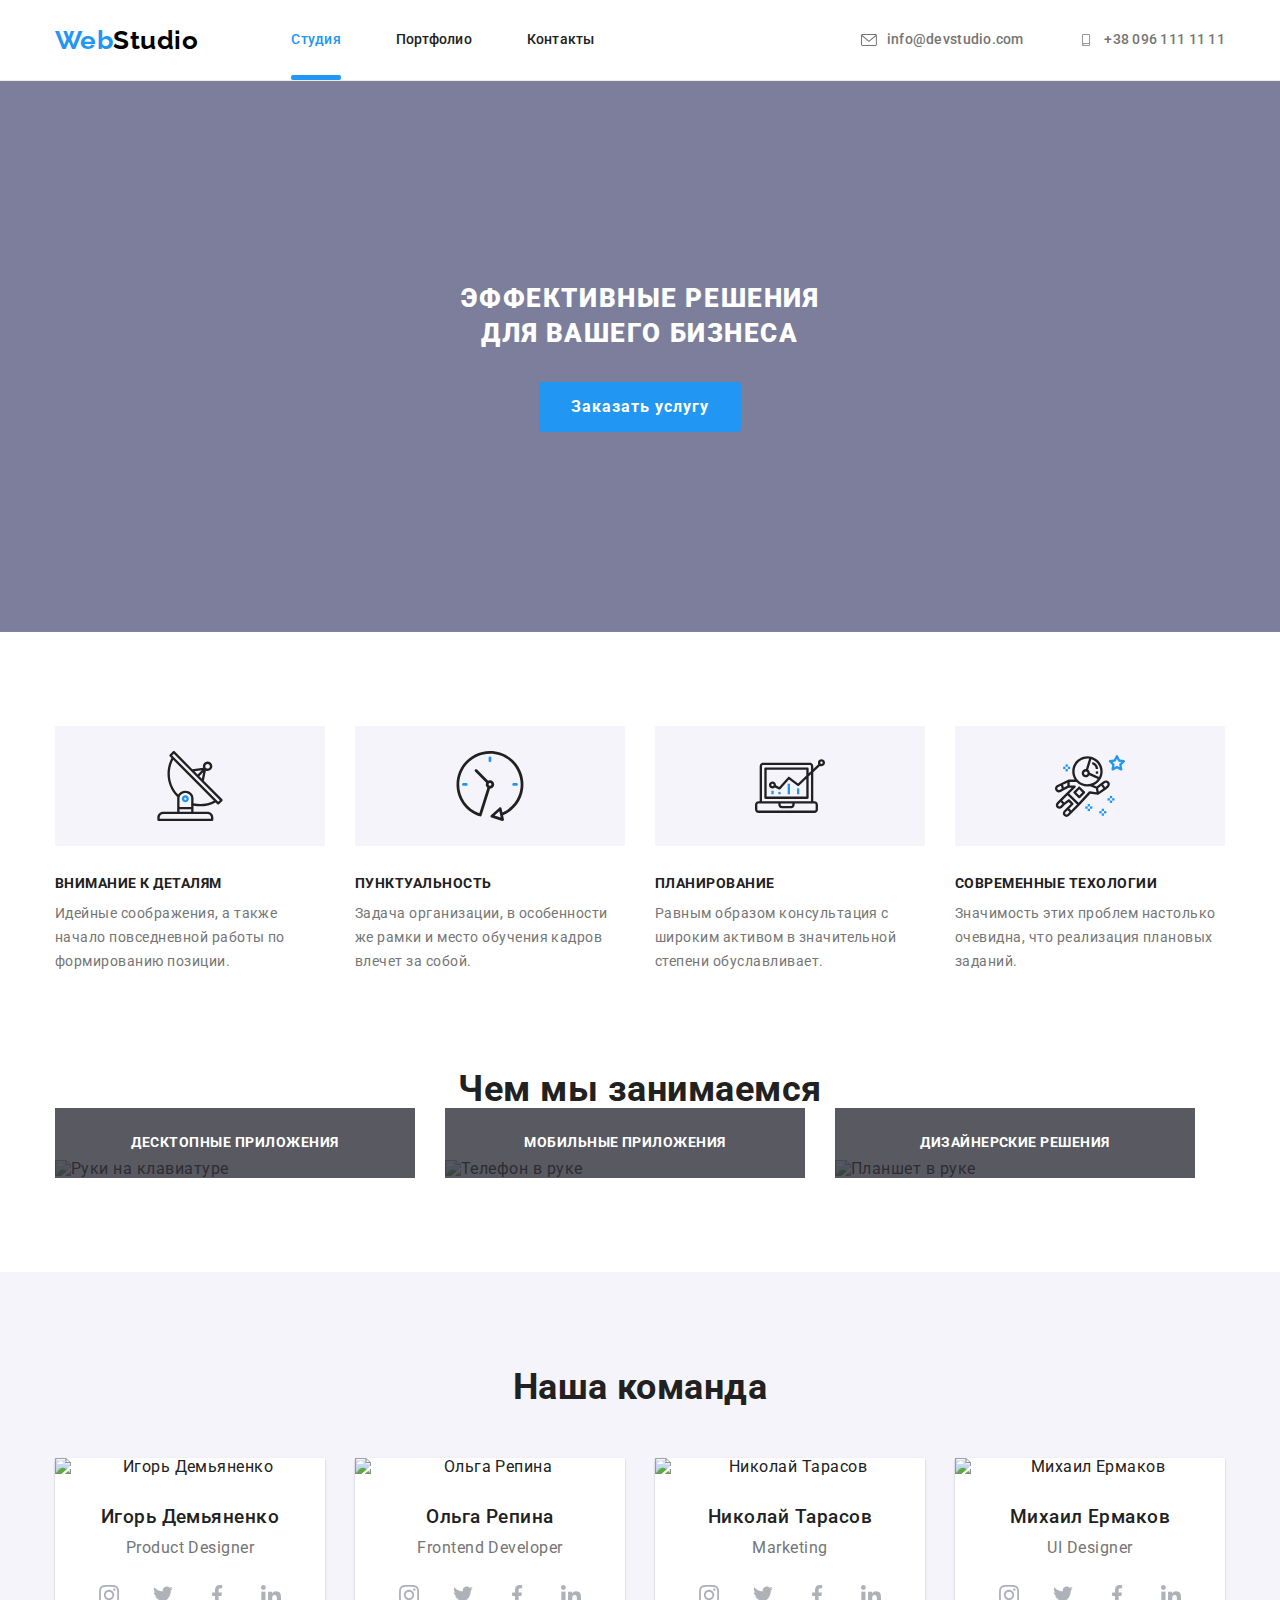
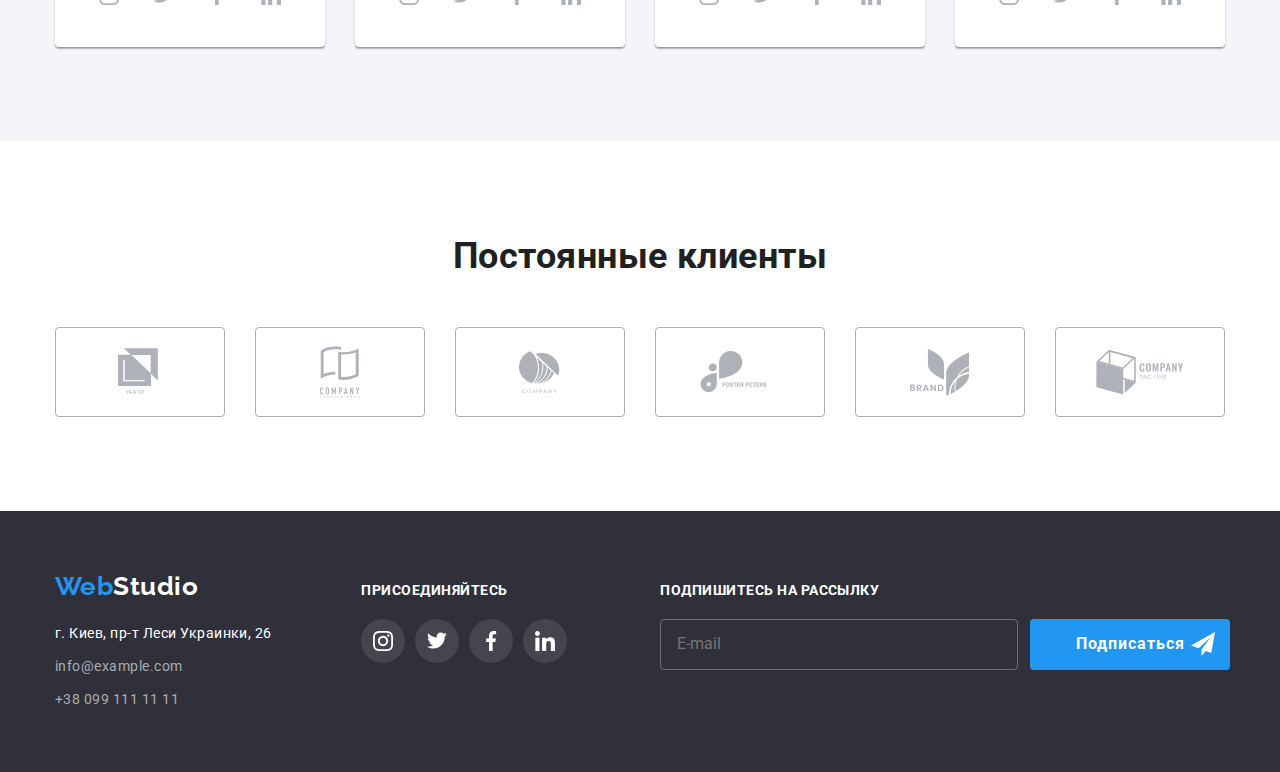
==== index.html @ 348868d8 "Add files via upload" ====
<!DOCTYPE html>
<html lang="en">

<head>
    <meta charset="UTF-8">
    <meta http-equiv="X-UA-Compatible" content="IE=edge">
    <meta name="viewport" content="width=device-width, initial-scale=1.0">
    <title>Document</title>
    <link rel="preconnect" href="https://fonts.gstatic.com">
    <link href="https://fonts.googleapis.com/css2?family=Raleway:wght@700&family=Roboto:wght@400;500;700;900&display=swap"
    rel="stylesheet">
    <link rel="stylesheet" href="./sass/vendors/_modern-normalize.scss" />
    <link rel="stylesheet" href="./css/main.min.css">
</head>

<body>
    <!-- Хедер -->
    <header class="header">
        <div class="container header__container">
        <nav class="header__navigator">
            <a href="./index.html" class="logo header__logo">Web<span class="header__logo--color">Studio</span></a>
           
            <ul class="list menu--link">
                <li class="menu__item"><a href="./index.html" class="link menu__link menu__link--active">Студия</a></li>
                <li class="menu__item"><a href="./portfolio.html" class="link menu__link">Портфолио</a></li>
                <li class="menu__item"><a href="" class="link menu__link">Контакты</a></li>
            </ul>
        </nav>
        
        <ul class="contacts--link list">
            <li class="contacts__item"> 
                <a href="mailto:info@devstudio.com" class="contacts__link">
                
                <svg class="contacts__icon">
                    <use href="./images/sprite.svg#icon-envelope"></use>
                </svg> 
                info@devstudio.com</a>
           
            </li>
            <li class="contacts__item">
                <a href="tel:+380961111111" class="contacts__link">
                    
                    <svg class="contacts__icon">
                        <use href="./images/sprite.svg#icon-smartphone"></use>
                    </svg>
                    +38 096 111 11 11</a>
            </li>
        </ul>
        </div>
               
        <button class="mobile-menu-btn is-open"  aria-expanded="fasle" aria-controls="mobile-container" data-menu-button >
                    <svg class="mobile-menu-icon" width="39px" height="39px" aria-label="Кнопка меню">
                        <use class="icon-menu" href="./images/symbol-defs2.svg#icon-menu_mob"></use>
                        <use class="icon-close" href="./images/symbol-defs2.svg#icon-close_mob"></use>
                    </svg>
                </button>
    </header>
<div class="mobile-overlay">
<div class="mobile-menu" data-menu>
            <ul class="list menu">
                <li class="menu__item"><a href="./index.html" class="link menu__link menu__link--active">Студия</a></li>
                <li class="menu__item"><a href="./portfolio.html" class="link menu__link">Портфолио</a></li>
                <li class="menu__item"><a href="" class="link menu__link">Контакты</a></li>
            </ul>

        <ul class="contacts list">
            <li class="contacts__item">
                <a href="mailto:info@devstudio.com" class="contacts__link">
        
                    <svg class="contacts__icon">
                        <use href="./images/sprite.svg#icon-envelope"></use>
                    </svg>
                    info@devstudio.com</a>
        
            </li>
            <li class="contacts__item">
                <a href="tel:+380961111111" class="contacts__link--tel">
        
                    <svg class="contacts__icon">
                        <use href="./images/sprite.svg#icon-smartphone"></use>
                    </svg>
                    +38 096 111 11 11</a>
            </li>
        </ul>

    <ul class="mobile-link">
        <li class="mobile-link__item"><a href="index.html" class="mobile-link__link">Instagram</a></li>
        <li class="mobile-link__item"><a href="index.html" class="mobile-link__link">Twitter</a></li>
        <li class="mobile-link__item"><a href="index.html" class="mobile-link__link">Facebook</a></li>
        <li class="mobile-link__item"><a href="index.html" class="mobile-link__link">LinkedIn</a></li>
    </ul>
</div>
</div>

    <!-- Main -->
    <main class="main-page">

        <!--Герой-->
        <section class="hero hero-bg">
                    <div class="container hero__container">
        <h1 class="hero__title">Эффективные решения<br/>для вашего бизнеса</h1>
            <button type="button" class="button hero__button" data-modal-open>Заказать услугу</button>
            <div class="backdrop is-hidden" data-modal>
                <div class="modal">
                    <h2 class="modal__title">Оставьте свои данные, мы вам перезвоним</h2> 
                   <form class="modal__form">
                                 <label for="name" class="modal__label">Имя</label>
                                    <div class="label">
                                <input class="label__input" type="text" name="name" id="name" minlength="3">
                                <svg class="label__icon" width="20px" height="20px">
                                    <use href="./images/symbol-defs1.svg#icon-man"></use>
                                </svg>
                                </div>

                                <label for="number" class="modal__label">Телефон</label>
                                <div class="label">
                                <input class="label__input" type="number" name="number" id="number">
                                <svg class="label__icon" width="20px" height="20px">
                                <use href="./images/symbol-defs1.svg#icon-tel"></use>
                                </svg>
                                </div>

                                <label for="mail" class="modal__label">Почта</label>
                                <div class="label">
                                    <input class="label__input" type="text" name="mail" id="mail">
                                    <svg class="label__icon" width="20px" height="20px">
                                        <use href="./images/symbol-defs1.svg#icon-email"></use>
                                    </svg>
                                </div>

                            <label for="message" class="modal__textarea">Коментарии</label>
                             <textarea class="modal__textarea--text" name="message" id="message" cols="30" rows="6" placeholder="Введите текст"></textarea>

                               <label for="checkbox" class="modal__checkbox">
                            <input class="modal__checkbox--input" type="checkbox" name="checkbox" id="checkbox">
                            <span class="modal__checkbox--icon"></span>
                            Соглашаюсь с рассылкой и принимаю 
                             <a href="" class="modal__checkbox--text">Условия договора</a>
                        </label>
                
                <button class="button modal__button" type="submit">Отправить</button>
                    </form> 
                   <button type="button" class="modal__button--close" data-modal-close>
                        <svg class="modal__icon" width="11" height="11">
                            <use href="./images/symbol-defs.svg#icon-close-black"></use>
                        </svg>
                    </button>
                </div>
            </div>
            </div>
        </section>
        
     <section class="section feature">
                    <div class="container feature__container">
            <h2 class="visually-hidden">О нас</h2>
            <ul class="feature__list list">
                <li class="feature__item">
                    <h3 class="feature__title">Внимание к деталям</h3>
                    <p class="feature__text">Идейные соображения, а также начало повседневной работы по формированию
                        позиции.</p>
                </li>
                <li class="feature__item">
                    <h3 class="feature__title">Пунктуальность</h3>
                    <p class="feature__text">Задача организации, в особенности же рамки и место обучения кадров влечет за
                        собой.</p>
                </li>
                <li class="feature__item">
                    <h3 class="feature__title">Планирование</h3>
                    <p class="feature__text">Равным образом консультация с широким активом в значительной степени
                        обуславливает.</p>
                </li>

                <li class="feature__item">
                    <h3 class="feature__title">Современные техологии</h3>
                    <p class="feature__text">Значимость этих проблем настолько очевидна, что реализация плановых заданий.
                    </p>
                </li>
            </ul>
                </div>
                </section>

             <section class="section pictures">
                  <div class="container pictures__container">
            <h2 class="title">Чем мы занимаемся</h2>
            <ul class="list pictures__list">
                <li class="pictures__item">
                    <picture>
                        <source srcset="./images/box/box1.jpg 1x, ./images/box/box1@2x.jpg 2x" media="(min-width: 1200px)">
                        <img src="./images/img.jpg" alt="Руки на клавиатуре" width="370">
                    </picture>
                  <p class="pictures__text">ДЕСКТОПНЫЕ ПРИЛОЖЕНИЯ</p>
                </li>
                <li class="pictures__item">
                    <picture>
                        <source srcset="./images/box/box2.jpg 1x, ./images/box/box2@2x.jpg 2x" media="(min-width: 1200px)">
                        <img src="./images/img1.jpg" alt="Телефон в руке" width="370">
                    </picture>
                    <p class="pictures__text">МОБИЛЬНЫЕ ПРИЛОЖЕНИЯ</p>
                </li>
                <li class="pictures__item">
                    <picture>
                        <source srcset="./images/box/box3.jpg 1x, ./images/box/box3@2x.jpg 2x" media="(min-width: 1200px)">
                        <img src="./images/img2.jpg" alt="Планшет в руке" width="370">
                    </picture>
                    <p class="pictures__text">ДИЗАЙНЕРСКИЕ РЕШЕНИЯ</p>
                </li>
            </ul>
            </div>
        </section>

        <!--Наша команда-->
         <section class="section team">
        <div class="container team__container">
            <h2 class="title">Наша команда</h2>
            <ul class="list team__list">
                    <li class="team__item">
                        <picture>
                            <source srcset="./images/team/desktop/i.d.desktop.jpg 1x, ./images/team/desktop/i.d.desktop@2x.jpg 2x" media="(min-width: 1200px)">
                            <source srcset="./images/team/tablet/i.d.tablet.jpg 1x, ./images/team/tablet/i.d.tablet@2x.jpg 2x" media="(min-width: 768px)">
                            <source srcset="./images/team/mobile/i.d.mobile.jpg 1x, ./images/team/mobile/i.d.mobile@2x.jpg 2x" media="(max-width: 767px)">
                          <img src="./images/team/mobile/i.d.mobile.jpg" alt="Игорь Демьяненко" width="270">

                        </picture>
                        <div class="team__discription">
                            <h3 class="team__person">Игорь Демьяненко</h3>
                        <p class="team__profession">Product Designer</p>
                        
                        <ul class="list social-list">
                            <li class="social-list__item">
                                <a href="" class="social-list__link" target="_blank" rel="noopener noreferrer">
                                    <svg class="social-list__icon">
                                        <use href="./images/sprite.svg#icon-instagram"></use>
                                    </svg>
                                </a>
                            </li>
                            <li class="social-list__item">
                                <a href="" class="social-list__link" target="_blank" rel="noopener noreferrer">
                                    <svg class="social-list__icon">
                                        <use href="./images/sprite.svg#icon-twitter"></use>
                                    </svg>
                                </a>
                            </li>
                            <li class="social-list__item">
                                <a href="" class="social-list__link" target="_blank" rel="noopener noreferrer">
                                    <svg class="social-list__icon">
                                        <use href="./images/sprite.svg#icon-facebook"></use>
                                    </svg>
                                </a>
                            </li>
                            <li class="social-list__item">
                                <a href="" class="social-list__link" target="_blank" rel="noopener noreferrer">
                                    <svg class="social-list__icon">
                                        <use href="./images/sprite.svg#icon-linkedin"></use>
                                    </svg>
                                </a>
                            </li>
                        </ul>
                        </div>
                    </li>
                      <li class="team__item">
                            <picture>
                                <source srcset="./images/team/desktop/o.r.desktop.jpg 1x, ./images/team/desktop/o.r.desktop@2x.jpg 2x" media="(min-width: 1200px)">
                                <source srcset="./images/team/tablet/o.r.tablet.jpg 1x, ./images/team/tablet/o.r.tablet@2x.jpg 2x" media="(min-width: 768px)">
                                 <source srcset="./images/team/mobile/o.r.mobile.jpg 1x, ./images/team/mobile/o.r.mobile@2x.jpg 2x" media="(max-width: 767px)">
                            <img src="./images/logo2.jpg" alt="Ольга Репина" width="270">
                            </picture>
                        <div class="team__discription">
                            <h3 class="team__person">Ольга Репина</h3>
                        <p class="team__profession">Frontend Developer</p>
                        <ul class="list social-list">
                            <li class="social-list__item">
                                <a href="" class="social-list__link" target="_blank" rel="noopener noreferrer">
                                    <svg class="social-list__icon">
                                        <use href="./images/sprite.svg#icon-instagram"></use>
                                    </svg>
                                </a>
                            </li>
                            <li class="social-list__item">
                                <a href="" class="social-list__link" target="_blank" rel="noopener noreferrer">
                                    <svg class="social-list__icon">
                                        <use href="./images/sprite.svg#icon-twitter"></use>
                                    </svg>
                                </a>
                            </li>
                            <li class="social-list__item">
                                <a href="" class="social-list__link" target="_blank" rel="noopener noreferrer">
                                    <svg class="social-list__icon">
                                        <use href="./images/sprite.svg#icon-facebook"></use>
                                    </svg>
                                </a>
                            </li>
                            <li class="social-list__item">
                                <a href="" class="social-list__link" target="_blank" rel="noopener noreferrer">
                                    <svg class="social-list__icon">
                                        <use href="./images/sprite.svg#icon-linkedin"></use>
                                    </svg>
                                </a>
                            </li>
                        </ul>
                        </div>
                    </li>
                    <li class="team__item">
                        <picture>
                    <source srcset="./images/team/desktop/n.t.desktop.jpg 1x, ./images/team/desktop/n.t.desktop@2x.jpg 2x" media="(min-width: 1200px)">
                    <source srcset="./images/team/tablet/n.t.tablet.jpg 1x, ./images/team/tablet/n.t.tablet@2x.jpg 2x" media="(min-width: 768px)">
                     <source srcset="./images/team/mobile/n.t.mobile.jpg 1x, ./images/team/mobile/n.t.mobile@2x.jpg 2x" media="(max-width: 767px)">
                              <img src="./images/logo3.jpg" alt="Николай Тарасов" width="270">

                        </picture>
                        <div class="team__discription">
                            <h3 class="team__person">Николай Тарасов</h3>
                        <p class="team__profession">Marketing</p>
                        <ul class="list social-list">
                            <li class="social-list__item">
                                <a href="" class="social-list__link" target="_blank" rel="noopener noreferrer">
                                    <svg class="social-list__icon">
                                        <use href="./images/sprite.svg#icon-instagram"></use>
                                    </svg>
                                </a>
                            </li>
                            <li class="social-list__item">
                                <a href="" class="social-list__link" target="_blank" rel="noopener noreferrer">
                                    <svg class="social-list__icon">
                                        <use href="./images/sprite.svg#icon-twitter"></use>
                                    </svg>
                                </a>
                            </li>
                            <li class="social-list__item">
                                <a href="" class="social-list__link" target="_blank" rel="noopener noreferrer">
                                    <svg class="social-list__icon">
                                        <use href="./images/sprite.svg#icon-facebook"></use>
                                    </svg>
                                </a>
                            </li>
                            <li class="social-list__item">
                                <a href="" class="social-list__link" target="_blank" rel="noopener noreferrer">
                                    <svg class="social-list__icon">
                                        <use href="./images/sprite.svg#icon-linkedin"></use>
                                    </svg>
                                </a>
                            </li>
                        </ul>
                        </div>
                    </li>
                    <li class="team__item">
                        <picture>
                            <source srcset="./images/team/desktop/m.e.desktop.jpg 1x, ./images/team/desktop/m.e.desktop@2x.jpg 2x" media="(min-width: 1200px)">
                            <source srcset="./images/team/tablet/m.e.tablet.jpg 1x, ./images/team/tablet/m.e.tablet@2x.jpg 2x" media="(min-width: 768px)">
                            <source srcset="./images/team/mobile/m.e.mobile.jpg 1x, ./images/team/mobile/m.e.mobile@2x.jpg 2x" media="(max-width: 767px)">
                          <img src="./images/logo4.jpg" alt="Михаил Ермаков" width="270">
                        </picture>
                       <div class="team__discription">
                           <h3 class="team__person">Михаил Ермаков</h3>
                        <p class="team__profession">UI Designer</p>
                        <ul class="list social-list">
                            <li class="social-list__item">
                                <a href="" class="social-list__link" target="_blank" rel="noopener noreferrer">
                                    <svg class="social-list__icon">
                                        <use href="./images/sprite.svg#icon-instagram"></use>
                                    </svg>
                                </a>
                            </li>
                            <li class="social-list__item">
                                <a href="" class="social-list__link" target="_blank" rel="noopener noreferrer">
                                    <svg class="social-list__icon">
                                        <use href="./images/sprite.svg#icon-twitter"></use>
                                    </svg>
                                </a>
                            </li>
                            <li class="social-list__item">
                                <a href="" class="social-list__link" target="_blank" rel="noopener noreferrer">
                                    <svg class="social-list__icon">
                                        <use href="./images/sprite.svg#icon-facebook"></use>
                                    </svg>
                                </a>
                            </li>
                            <li class="social-list__item">
                                <a href="" class="social-list__link" target="_blank" rel="noopener noreferrer">
                                    <svg class="social-list__icon">
                                        <use href="./images/sprite.svg#icon-linkedin"></use>
                                    </svg>
                                </a>
                            </li>
                        </ul>
                        </div>
                    </li>
            </ul>
        </div>
        </section>

         <section class="section">
            <div class="container">
        <h2 class="title">Постоянные клиенты</h2>

        <ul class="list clients-icons__list">
          <li class="clients-icons__item">
              <a href="" class="clients-icons__link" target="_blank" rel="noopener noreferrer">
                    <svg class="clients-icons__icon" width="44px" height="49px">
                      <use href="./images/sprite.svg#icon-yaco"></use>
                   </svg>
               </a>
          </li>     
        <li class="clients-icons__item">
            <a href="" class="clients-icons__link" target="_blank" rel="noopener noreferrer">
                <svg class="clients-icons__icon" width="40px" height="52px">
                    <use href="./images/sprite.svg#icon-tagline"></use>
                </svg>
            </a>
        </li>
        <li class="clients-icons__item">
            <a href="" class="clients-icons__link" target="_blank" rel="noopener noreferrer">
                <svg class="clients-icons__icon" width="41px" height="43px">
                    <use href="./images/sprite.svg#icon-object"></use>
                </svg>
            </a>
        </li>
        <li class="clients-icons__item">
            <a href="" class="clients-icons__link" target="_blank" rel="noopener noreferrer">
                <svg class="clients-icons__icon" width="80px" height="42px">
                    <use href="./images/sprite.svg#icon-foster"></use>
                </svg>
            </a>
        </li>
        <li class="clients-icons__item">
            <a href="" class="clients-icons__link" target="_blank" rel="noopener noreferrer">
                <svg class="clients-icons__icon" width="59px" height="47px">
                    <use href="./images/sprite.svg#icon-brand"></use>
                </svg>
            </a>
        </li>
        <li class="clients-icons__item">
            <a href="" class="clients-icons__link" target="_blank" rel="noopener noreferrer">
                <svg class="clients-icons__icon" width="88px" height="45px">
                    <use href="./images/sprite.svg#icon-company"></use>
                </svg>
            </a>
        </li>
        </ul>
         </div>
        </section>
    </main>

    <!--Подвал-->
    <footer class="footer">
        <div class="container footer__container">
                        <div class="footer__list">
                <a href="./index.html" class="logo footer__logo">Web<span class="footer__logo--color">Studio</span></a>
        <address class="footer__street">
            г. Киев, пр-т Леси Украинки, 26
            <a href="mailto:info@example.com" class="footer__link link">info@example.com</a>
            <a href="tel:+380991111111" class="footer__link link">+38 099 111 11 11</a>
        </address>
        </div>

                <div class="footer__list">
     <h2 class="footer__text">ПРИСОЕДИНЯЙТЕСЬ</h2>
            <ul class="list social-list">
                <li class="social-list__item">
                    <a href="" class="social-list__link" target="_blank" rel="noopener noreferrer">
                        <svg class="social-list__icon social-list__icon--color">
                            <use href="./images/sprite.svg#icon-instagram"></use>
                        </svg>
                    </a>
                </li>
                <li class="social-list__item">
                    <a href="" class="social-list__link" target="_blank" rel="noopener noreferrer">
                        <svg class="social-list__icon social-list__icon--color">
                            <use href="./images/sprite.svg#icon-twitter"></use>
                        </svg>
                    </a>
                </li>
                <li class="social-list__item">
                    <a href="" class="social-list__link" target="_blank" rel="noopener noreferrer">
                        <svg class="social-list__icon social-list__icon--color">
                            <use href="./images/sprite.svg#icon-facebook"></use>
                        </svg>
                    </a>
                </li>
                <li class="social-list__item">
                    <a href="" class="social-list__link" target="_blank" rel="noopener noreferrer">
                        <svg class="social-list__icon social-list__icon--color">
                            <use href="./images/sprite.svg#icon-linkedin"></use>
                        </svg>
                    </a>
                </li>
            </ul>
            </div>

            <div class="footer__list">
                <h2 class="footer__text">ПОДПИШИТЕСЬ НА РАССЫЛКУ</h2>

                <form class="form">
                  <input class="form__input" type="text" placeholder="E-mail">
                <button class="button form__button" type="submit">Подписаться</button>
                </form>

            </div>        
        </div>
    </footer>
    <script src="./js/menu.js"></script>

    <script src="./js/modal.js"></script>
</body>

</html>
---- css/main.min.css ----
/*! modern-normalize | MIT License | https://github.com/sindresorhus/modern-normalize */html{box-sizing:border-box}*,*::before,*::after{box-sizing:inherit}html{line-height:1.15}body{margin:0}h1{font-size:2em;margin:0.67em 0}hr{box-sizing:content-box;height:0}pre{font-family:monospace, monospace;font-size:1em}a{-webkit-text-decoration-skip:objects}abbr[title]{text-decoration:underline dotted}b,strong{font-weight:bolder}code,kbd,samp{font-family:monospace, monospace;font-size:1em}small{font-size:80%}sub,sup{font-size:75%;line-height:0;position:relative;vertical-align:baseline}sub{bottom:-0.25em}sup{top:-0.5em}button,input,optgroup,select,textarea{font-family:inherit;font-size:100%;line-height:1.15;margin:0}button,select{text-transform:none}button,[type='reset'],[type='submit']{-webkit-appearance:button}button::-moz-focus-inner,[type='button']::-moz-focus-inner,[type='reset']::-moz-focus-inner,[type='submit']::-moz-focus-inner{border-style:none;padding:0}button:-moz-focusring,[type='button']:-moz-focusring,[type='reset']:-moz-focusring,[type='submit']:-moz-focusring{outline:1px dotted ButtonText}fieldset{padding:0.35em 0.75em 0.625em}legend{padding:0}progress{vertical-align:baseline}[type='number']::-webkit-inner-spin-button,[type='number']::-webkit-outer-spin-button{height:auto}[type='search']{-webkit-appearance:textfield;outline-offset:-2px}[type='search']::-webkit-search-cancel-button,[type='search']::-webkit-search-decoration{-webkit-appearance:none}::-webkit-file-upload-button{-webkit-appearance:button;font:inherit}details{display:block}summary{display:list-item}:root{--primary-text-color: rgba(33, 33, 33, 1);--accent-color: rgb(33, 150, 243, 1);--white-color: rgba(255, 255, 255, 1);--text-inf-color: rgba(117, 117, 117, 1);--hero-footer-color: rgba(47, 48, 58, 1);--section-team-color: rgba(245, 244, 250, 1);--inf-word-color: rgba(255, 255, 255, 0.6);--grid-item: 1;--icons-color: #afb1b8;--timing-function: 250ms cubic-bezier(0.4, 0, 0.2, 1);--modal-acent: rgba(33, 150, 243, 1)}html{box-sizing:border-box}*,*::before,*::after{box-sizing:inherit}body{color:var(--primary-text-color);background-color:#ffffff;font-family:'Roboto', sans-serif;letter-spacing:0.03em}body.modal-open{overflow:hidden}.container{width:100%;padding-left:15px;padding-right:15px;margin-right:auto;margin-left:auto;height:auto}@media screen and (min-width: 480px){.container{max-width:480px}}@media screen and (min-width: 768px){.container{max-width:768px}}@media screen and (min-width: 1200px){.container{max-width:1200px}}.list{padding:0;margin:0;list-style:none}img{display:block;height:auto;width:100%}.section{padding-top:94px;padding-bottom:94px;width:auto}h1,h2,h3,h4,h5,h6{margin-top:0;margin-bottom:0}p{margin-top:0;margin-bottom:0}.visually-hidden{position:absolute;clip:rect(0 0 0 0)}.bar{display:flex;flex-direction:row;margin-left:auto;margin-right:auto;justify-content:center;margin-bottom:50px;width:100%}@media screen and (max-width: 767.98px){.bar{display:inline-flex;flex-wrap:wrap;justify-content:left}}.bar__item{margin-left:0;margin-right:0}@media screen and (max-width: 767.98px){.bar__item:nth-child(3n){margin-bottom:15px}}.bar__item:not(:last-child){margin-right:8px}.bar__button{padding:6px 22px;min-width:73px;text-align:center;border-radius:4px;border:1px solid transparent;cursor:pointer;color:var(--primary-text-color);background-color:#f5f4fa;font-family:inherit;font-weight:500;font-size:16px;line-height:1.63;text-decoration:none;transition:background-color var(--timing-function),box-shadow var(--timing-function),color var(--timing-function)}.bar__button:hover,.bar__button:focus{color:var(--white-color);background-color:var(--accent-color);box-shadow:0px 3px 1px rgba(0,0,0,0.1),0px 1px 2px rgba(0,0,0,0.08),0px 2px 2px rgba(0,0,0,0.12)}@media screen and (max-width: 767.98px){.bar__button:hover,.bar__button:focus{color:var(--white-color);background-color:var(--accent-color);box-shadow:0px 3px 1px rgba(0,0,0,0.1),0px 1px 2px rgba(0,0,0,0.08),0px 2px 2px rgba(0,0,0,0.12)}}.button{border-radius:4px;border:none;min-width:200px;padding:10px 32px;text-align:center;cursor:pointer;color:var(--white-color);background-color:var(--accent-color);font-family:inherit;font-weight:700;font-size:16px;line-height:1.88;letter-spacing:0.06em;transition:background-color var(--timing-function)}.button:hover,.button:focus{background-color:#188ce8}.clients-icons__list{display:flex;flex-wrap:wrap;margin-left:-30px;margin-top:-30px}.clients-icons__link{display:flex;border-radius:4px;border:1px solid var(--icons-color);height:90px;align-items:center;justify-content:center;transition:border var(--timing-function)}.clients-icons__link:hover,.clients-icons__link:focus{border:1px solid var(--accent-color)}.clients-icons__item{flex-basis:calc((100% - 30px * 6) / 6);margin-left:30px;margin-top:30px}@media screen and (max-width: 768px){.clients-icons__item{flex-basis:calc((100% - 30px * 2) / 2);margin-left:30px}}@media screen and (min-width: 768px){.clients-icons__item{flex-basis:calc((100% - 30px * 3) / 3)}}@media screen and (min-width: 1200px){.clients-icons__item{flex-basis:calc((100% - 30px * 6) / 6)}}@media screen and (min-width: 480px) and (max-width: 767px){.clients-icons__item:nth-child(5n){margin-bottom:60px}}@media screen and (min-width: 768px) and (max-width: 1199px){.clients-icons__item:nth-child(4n){margin-bottom:60px}}.clients-icons__item:nth-child(n+6){margin-right:0}.clients-icons__icon{fill:var(--icons-color);transition:fill var(--timing-function)}.clients-icons__link:hover .clients-icons__icon,.clients-icons__link:focus .clients-icons__icon{fill:var(--accent-color)}@media screen and (max-width: 767.98px){.contacts--link{display:none}}.contacts{display:inline-flex}@media screen and (max-width: 767.98px){.contacts{margin-top:0;margin-bottom:0;display:inline-flex;flex-direction:column-reverse;padding-top:306px}}.contacts__item{text-decoration:none}.contacts__item:not(:last-child){margin-right:50px}@media screen and (max-width: 1199.98px){.contacts__item:not(:last-child){margin-right:0}}@media screen and (min-width: 1200px){.contacts__item{display:inline-flex;flex-wrap:wrap}}.contacts__link{position:relative;display:inline-flex;padding-top:32px;padding-bottom:32px;border-radius:3px;color:var(--text-inf-color);font-weight:500;font-size:14px;line-height:1.14;letter-spacing:0.02em;align-items:center;transition:color var(--timing-function);text-decoration:none}@media screen and (max-width: 767.98px){.contacts__link{padding-bottom:0;padding-top:0;font-weight:500;font-size:24px;line-height:28px;letter-spacing:0.02em;margin-top:32px}}@media screen and (min-width: 768px) and (max-width: 1199.98px){.contacts__link{margin-top:0;padding-bottom:0;padding-top:0;text-align:left}.contacts__link:last-child{margin-top:10px}}@media screen and (max-width: 767.98px){.contacts__link--tel{text-decoration:none;color:#2196f3;font-weight:500;font-size:34px;line-height:40px;letter-spacing:0.02em}}.contacts__link::after{content:'';display:block;position:absolute;transition:opacity 250ms}.contacts__link:hover,.contacts__link:focus{color:var(--accent-color);fill:currentColor}.contacts__icon{width:16px;height:12px;margin-right:10px;fill:currentColor}@media screen and (max-width: 767.98px){.contacts__icon{display:none}}.feature__list{display:flex;flex-wrap:wrap;margin-left:-30px;margin-top:-30px}@media screen and (max-width: 480px){.feature__list{justify-content:center}}.feature__item{flex-basis:calc((100% - 30px * 4) / 4);margin-left:30px;margin-top:30px}@media screen and (max-width: 768px){.feature__item{flex-basis:calc((100% - 30px * 1) / 1);margin-left:30px}}@media screen and (min-width: 768px){.feature__item{flex-basis:calc((100% - 30px * 2) / 2)}}@media screen and (min-width: 1200px){.feature__item{flex-basis:calc((100% - 30px * 4) / 4)}}@media screen and (min-width: 768px) and (max-width: 1199.98px){.feature__item:nth-child(-n+2){margin-top:0}}.feature__item:nth-child(n+4){margin-right:0}.feature__item::before{display:block;content:'';width:100%;height:120px;background-color:#f5f4fa;background-size:70px 70px;background-repeat:no-repeat;background-position:center;margin-bottom:30px;border-right:4px}.feature__item:nth-child(1)::before{background-image:url(../images/antenna.svg)}.feature__item:nth-child(2)::before{background-image:url(../images/clock.svg)}.feature__item:nth-child(3)::before{background-image:url(../images/diagram.svg)}.feature__item:nth-child(4)::before{background-image:url(../images/astronaut.svg)}.feature__title{margin-bottom:10px;color:var(--primary-text-color);font-weight:700;font-size:14px;line-height:1.14;text-transform:uppercase}@media screen and (max-width: 767px){.feature__title{text-align:center}}.feature__text{color:var(--text-inf-color);font-size:14px;line-height:1.71}.form{position:relative;display:flex;width:100%}@media screen and (max-width: 1199.98px){.form{display:block;text-align:center}}.form__input{width:358px;padding:15px 0px 15px 16px;background-color:transparent;border:1px solid rgba(255,255,255,0.3);border-radius:4px;box-sizing:border-box;margin-right:12px;color:var(--white-color)}@media screen and (max-width: 1199.98px){.form__input{width:100%;margin-bottom:20px;margin-right:0}}.form__button{position:relative}@media screen and (max-width: 767.98px){.form__button{display:block;margin-left:auto;margin-right:auto}}.form__button::after{top:13px;right:15px;position:absolute;display:inline-flex;width:24px;height:24px;content:'';background-repeat:no-repeat;background-position:center;border-color:transparent;background-image:url(../images/send.svg);align-items:center}.grid{display:flex;flex-wrap:wrap;margin-right:-30px;justify-content:center;width:100%}@media screen and (max-width: 767.98px){.grid{display:block}}@media screen and (min-width: 768px){.grid{display:flex;flex-wrap:wrap;justify-content:space-between;width:100%}}.grid__item{transition:box-shadow var(--timing-function);cursor:pointer;flex-basis:calc((100% - 90px) / 3);margin-right:30px;margin-top:30px}@media screen and (max-width: 767.98px){.grid__item{margin-right:0;flex-basis:initial}.grid__item:nth-child(-n+1){margin-top:0}}@media screen and (min-width: 768px){.grid__item{flex-basis:calc((100% - 30px) / 2);margin-right:0}.grid__item:nth-child(-n+2){margin-top:0px}}@media screen and (min-width: 1200px){.grid__item{flex-basis:calc((100% - 90px) / 3)}.grid__item:nth-child(-n+3){margin-top:0}}.grid__item:hover,.grid__item:focus{box-shadow:0px 1px 1px rgba(0,0,0,0.12),0px 4px 4px rgba(0,0,0,0.06),1px 4px 6px rgba(0,0,0,0.16)}.grid__item:hover .product__text{transform:translateY(0)}.grid__list{padding:20px 24px;border:1px solid #eeeeee;border-top:none}@media screen and (min-width: 768px) and (max-width: 1199.98px){.grid__list{display:inline-flex;flex-direction:column;width:100%}}.grid__title{margin-bottom:4px;color:var(--primary-text-color);font-weight:700;font-size:18px;line-height:2;letter-spacing:0.03em}.grid__text{color:var(--text-inf-color);font-size:16px;line-height:1.9}.hero-bg{max-width:1600px;background-image:linear-gradient(to right, rgba(47,48,58,0.4), rgba(47,48,58,0.4)),url("../images/hero/hero.mobile.jpg");background-color:rgba(54,63,165,0.4);background-size:cover;background-repeat:no-repeat;background-position:center;margin-left:auto;margin-right:auto}@media (min-device-pixel-ratio: 2), (min-resolution: 192dpi), (min-resolution: 2dppx){.hero-bg{background-image:linear-gradient(to right, rgba(47,48,58,0.4), rgba(47,48,58,0.4)),url(../images/hero/hero.mobile@2x.jpg)}}@media screen and (min-width: 480px){.hero-bg{background-image:linear-gradient(to right, rgba(47,48,58,0.4), rgba(47,48,58,0.4)),url(../images/hero/hero.tablet.jpg)}}@media screen and (min-width: 480px) and (min-device-pixel-ratio: 2), screen and (min-width: 480px) and (min-resolution: 192dpi), screen and (min-width: 480px) and (min-resolution: 2dppx){.hero-bg{background-image:linear-gradient(to right, rgba(47,48,58,0.4), rgba(47,48,58,0.4)),url(../images/hero/hero.tablet@2x.jpg)}}@media screen and (min-width: 768px){.hero-bg{background-image:linear-gradient(to right, rgba(47,48,58,0.4), rgba(47,48,58,0.4)),url(../images/hero/hero.desktop.jpg)}}@media screen and (min-width: 768px) and (min-device-pixel-ratio: 2), screen and (min-width: 768px) and (min-resolution: 192dpi), screen and (min-width: 768px) and (min-resolution: 2dppx){.hero-bg{background-image:linear-gradient(to right, rgba(47,48,58,0.4), rgba(47,48,58,0.4)),url(../images/hero/hero.desktop@2x.jpg)}}.hero{padding-top:200px;padding-bottom:200px;text-align:center}.hero__title{margin-top:0;color:var(--white-color);font-weight:900;font-size:44px;line-height:1.36;letter-spacing:0.06em;text-transform:uppercase;margin-left:auto;margin-right:auto;margin-bottom:30px;max-width:696px}@media screen and (min-width: 480px){.hero__title{font-size:26px}}.logo{color:var(--accent-color);font-family:'Raleway', sans-serif;font-weight:700;font-size:26px;line-height:1.19;text-decoration:none;margin-right:93px;display:flex}@media screen and (max-width: 768px){.logo{display:block;margin-right:0}}@media screen and (min-width: 768px) and (max-width: 1199.98px){.logo{text-align:center;display:block;margin-right:0}}@media screen and (max-width: 767.98px){.menu--link{display:none}}@media screen and (max-width: 767.98px){.menu{margin-top:0;margin-bottom:0;display:inline-flex;flex-wrap:wrap}}@media screen and (min-width: 768px) and (max-width: 1199.98px){.menu{margin-right:88px;margin-left:88px}}.menu__item{display:inline-flex}@media screen and (min-width: 768px){.menu__item:not(:last-child){margin-right:50px}.menu__item:nth-child(-n+1){margin-left:88px}}@media screen and (min-width: 1200px){.menu__item:nth-child(-n+1){margin-left:0px}}.menu__link{padding-top:32px;padding-bottom:32px;color:var(--primary-text-color);font-family:inherit;font-weight:500;font-size:14px;line-height:1.14;letter-spacing:0.02em;transition:color var(--timing-function);text-decoration:none}@media screen and (max-width: 767.98px){.menu__link{font-weight:500;font-size:40px;line-height:47px;letter-spacing:0.02em;padding:0}}.menu__link--active{position:relative;color:var(--accent-color)}.menu__link--active:hover::after,.menu__link--active:focus::after{opacity:1}.menu__link--active::after{content:'';position:absolute;display:block;width:100px;height:5px;left:0;bottom:0;background-color:#2196f3;border-radius:2px;width:100%}@media screen and (max-width: 767.98px){.menu__link--active::after{display:none}}.menu__link:focus,.menu__link:hover{color:var(--accent-color)}.backdrop{position:fixed;background-color:rgba(0,0,0,0.2);width:100%;height:100%;top:0;left:0;opacity:1;transform:opacity var(--timing-function);z-index:1;transition-duration:250ms;overflow-y:scroll}.is-hidden{opacity:0;visibility:hidden;pointer-events:none}.modal{position:relative;top:50%;left:50%;width:100%;padding:40px;max-width:528px;min-height:581px;transform:translate(-50%, -50%);background:var(--white-color);border-radius:4px}@media screen and (max-width: 1199.98px){.modal{max-width:450px;min-height:609px}}.modal__title{display:inline-block;margin-bottom:12px;margin-left:auto;margin-right:auto;font-size:20px;line-height:1.15;text-align:center}.modal__button--close{position:absolute;right:8px;top:8px;width:30px;height:30px;border:1px solid rgba(0,0,0,0.1);background:var(--white-color);border-radius:50%}.modal__button--close .modal__icon{transition:fill var(--timing-function)}.modal__button--close:hover .modal__icon,.modal__button--close:focus .modal__icon{fill:var(--modal-acent)}.modal__icon{position:absolute;transform:translate(-50%, -50%);fill:#000000}.modal__form{width:100%;margin-left:auto;margin-right:auto;display:flex;flex-direction:column}.modal__label{margin-bottom:4px;text-align:left}.modal__textarea{padding-bottom:4px;text-align:left}.modal__textarea--text{border:1px solid rgba(33,33,33,0.2);box-sizing:border-box;border-radius:4px;margin-bottom:20px;padding:12px 16px 12px 16px;outline:none;resize:inherit;transition:border var(--timing-function)}.modal__textarea--text:focus-within,.modal__textarea--text:hover{border:1px solid var(--modal-acent)}.modal__checkbox{display:flex;width:100%;margin-left:auto;margin-right:auto;font-size:12px;line-height:1.71;align-items:center;color:#757575;margin-bottom:30px;letter-spacing:0.03em}.modal__checkbox--input{appearance:none}.modal__checkbox--icon{width:16px;height:15px;border:2px solid var(--primary-text-color);border-radius:2px;display:inline-block;margin-right:7px}.modal__checkbox--input:checked+.modal__checkbox--icon{border-color:transparent;background-image:url(../images/check.svg);content:'';background-repeat:no-repeat;background-position:center;background-size:16px 15px;background-origin:border-box}.modal__checkbox--text{color:var(--accent-color);margin-left:3px}@media screen and (max-width: 1199.98px){.modal__checkbox--text{font-size:12px;line-height:1.16}}.modal__button{margin-left:auto;margin-right:auto}.label{position:relative;margin-bottom:10px}.label__input{border:1px solid rgba(33,33,33,0.2);box-sizing:border-box;border-radius:4px;width:100%;padding-top:11px;padding-bottom:11px;outline:none;padding-left:40px;transition:border var(--timing-function)}.label__input:hover{border:1px solid var(--modal-acent)}.label__icon{position:absolute;top:10px;left:20px;transition:fill var(--timing-function)}.label__input:hover+.label__icon{fill:var(--accent-color)}.label:focus-within>.label__input{border:1px solid var(--modal-acent)}.footer{background-color:var(--hero-footer-color);padding-top:60px;padding-bottom:60px;display:flex;align-items:baseline}.footer__container{width:100%}@media screen and (max-width: 767.98px){.footer__container{display:block;text-align:center}}@media screen and (min-width: 768px) and (max-width: 1199.98px){.footer__container{display:flex;align-items:baseline;flex-wrap:wrap;width:100%}}@media screen and (min-width: 1200px){.footer__container{display:flex;align-items:baseline;text-align:left}}.footer__list{max-width:100%;margin-right:70px}@media screen and (max-width: 480px){.footer__list{margin-right:0;margin-left:auto;margin-right:auto}}@media screen and (max-width: 768px){.footer__list{display:block;align-items:baseline;margin-left:76px;margin-left:auto;margin-right:auto;margin-right:0}}@media screen and (min-width: 768px) and (max-width: 1199.98px){.footer__list{margin-right:270px}}.footer__list:nth-child(2){margin-right:93px}@media screen and (max-width: 767.98px){.footer__list:nth-child(2){margin-right:0;margin-left:auto;margin-right:auto}}@media screen and (min-width: 768px){.footer__list:nth-child(2){margin-right:0}}@media screen and (min-width: 1200px){.footer__list:nth-child(2){margin-right:93px}}.footer__list:nth-last-child(-n+1){margin-right:0}@media screen and (min-width: 768px) and (max-width: 1199.98px){.footer__list:nth-last-child(-n+1){display:block;margin-top:60px;margin-left:auto;margin-right:auto}}@media screen and (min-width: 1200px){.footer__list:nth-last-child(-n+1){margin-right:0}}.footer__street{color:var(--white-color);font-size:14px;line-height:1.71;font-style:normal}@media screen and (max-width: 1199.98px){.footer__street{margin-top:20px;text-align:center}}.footer__link{display:block;margin-top:9px;color:var(--inf-word-color);font-size:14px;line-height:1.71;font-style:normal;text-decoration:none;transition:color var(--timing-function)}.footer__link:focus,.footer__link:hover{color:var(--accent-color)}.footer__logo--color{color:var(--white-color);margin-bottom:20px}.footer__text{margin-bottom:20px;color:var(--white-color);font-size:14px;line-height:1.14}@media screen and (max-width: 767.98px){.footer__text{display:block;margin-top:60px}}@media screen and (min-width: 768px){.footer__text{margin-top:0;text-align:center}}@media screen and (min-width: 1200px){.footer__text{text-align:left}}.header{background:var(--white-color);border-bottom:1px solid #ececec;width:auto}@media screen and (max-width: 767.98px){.header{display:inline-flex;max-width:768px;position:relative;width:100%}}@media screen and (max-width: 1199.98px){.header{max-width:1200px;max-height:100vh}}.header__container{display:flex;align-items:center}@media screen and (min-width: 768px) and (max-width: 1199.98px){.header__container{justify-content:space-between}}.header__navigator{display:flex;align-items:center;margin-right:auto}@media screen and (min-width: 768px) and (max-width: 1199.98px){.header__navigator{margin-right:0}}.header__logo--color{color:black}.pictures{padding-top:0}@media screen and (max-width: 1199.98px){.pictures{max-width:768px;display:none}}.pictures__list{display:inline-flex;flex-wrap:wrap}.pictures__item{position:relative;width:370px;flex-basis:calc((100% - 30px * 3) / 3);margin-right:30px}.pictures__text{content:'';position:absolute;bottom:0;font-weight:bold;font-size:14px;line-height:1.14;color:var(--white-color);background-color:rgba(47,48,58,0.8);padding-top:27px;padding-bottom:27px;width:100%;text-align:center}.pictures__item:nth-child(n+3){margin-right:0}.product{position:relative;overflow:hidden}.product__text{position:absolute;top:0;width:100%;height:100%;background-color:rgba(33,150,243,0.9);padding:63px 24px;font-size:18px;line-height:1.6;letter-spacing:0.03em;color:var(--white-color);transform:translateY(200%);transition:transform var(--timing-function)}.team{background-color:#f5f4fa}.team__list{display:flex;flex-wrap:wrap;margin-left:-30px;margin-top:-30px}@media screen and (max-width: 480px){.team__list{justify-content:center}}.team__item{flex-basis:calc((100% - 30px * 4) / 4);margin-left:30px;margin-top:30px;text-align:center;background:#ffffff;box-shadow:0px 1px 3px rgba(0,0,0,0.12),0px 1px 1px rgba(0,0,0,0.14),0px 2px 1px rgba(0,0,0,0.2);border-radius:0px 0px 4px 4px}@media screen and (max-width: 768px){.team__item{flex-basis:calc((100% - 30px * 1) / 1);margin-left:30px}}@media screen and (min-width: 768px){.team__item{flex-basis:calc((100% - 30px * 2) / 2)}}@media screen and (min-width: 1200px){.team__item{flex-basis:calc((100% - 30px * 4) / 4)}}@media screen and (min-width: 480px) and (max-width: 767px){.team__item:nth-child(n+4){margin-bottom:60px}}@media screen and (min-width: 768px) and (max-width: 1199px){.team__item:nth-child(n+3){margin-bottom:60px}}.team__item:nth-child(n+4){margin-right:0}.team__discription{padding-top:30px;padding-bottom:30px}.team__profession{margin-bottom:16px;color:var(--text-inf-color);font-size:16px;line-height:1.19}.team__person{margin-bottom:10px;font-weight:500}.social-list{display:inline-flex}.social-list__item+.social-list__item{margin-left:10px}.social-list__link{display:flex;justify-content:center;align-items:center;width:44px;height:44px;border-radius:50%;background:rgba(255,255,255,0.1);transition:background-color var(--timing-function)}.social-list__link:hover,.social-list__link:focus{background-color:var(--accent-color)}.social-list__icon{width:20px;height:20px;fill:var(--icons-color);transition:fill var(--timing-function)}.social-list__icon--color{fill:#ffffff;transition:fill var(--timing-function)}.social-list__link:hover .social-list__icon,.social-list__link:focus .social-list__icon{fill:var(--white-color)}.title{margin-bottom:50px;color:var(--primary-text-color);font-weight:700;font-size:36px;line-height:1.17;text-align:center}.mobile-link{width:100%}@media screen and (max-width: 767.98px){.mobile-link{display:inline-flex;list-style:none;margin-top:64px;padding-inline-start:0}}@media screen and (min-width: 768px){.mobile-link{display:none}}.mobile-link__item:not(:last-child)::after{content:'';margin-left:10px;margin-right:10px;border:1px solid rgba(33,33,33,0.2);transform:rotate(90deg)}.mobile-link__link{text-decoration:none;color:#2196f3;text-align:left}.mobile-menu-btn{position:relative;z-index:105;background-color:transparent;border:none}@media screen and (min-width: 767.98px){.mobile-menu-btn{display:none}}.icon-close{display:block}.icon-menu{display:none}.is-open .icon-menu{display:block}.is-open .icon-close{display:none}.mobile-menu-icon:hover,.mobile-menu-icon:focus{fill:var(--accent-color)}.icon-close{display:block}.mobile-menu{position:fixed;top:0;right:-100%;display:flex;justify-content:space-around;flex-direction:column;z-index:100;width:100%;height:100vh;padding:40px 40px 40px;background:#ffffff;box-shadow:-4px 0px 8px rgba(0,0,0,0.04),-2px 0px 4px rgba(0,0,0,0.08),-1px 0px 3px rgba(0,0,0,0.16);color:var(--main-text-color);transition:right 0.5s}.mobile-menu.is-open{right:0}@media screen and (min-width: 768px){.mobile-menu{display:none}}.mobile-menu .menu{flex-direction:column;font-size:18px}.mobile-menu .menu__item{margin-bottom:24px}.mobile-menu .menu__item:nth-child(3n){margin-bottom:0}.mobile-overlay{width:100%;background:#ffffff;box-shadow:0px 4px 8px rgba(0,0,0,0.04),0px 2px 4px rgba(0,0,0,0.08),0px 1px 3px rgba(0,0,0,0.16)}
/*# sourceMappingURL=main.min.css.map */
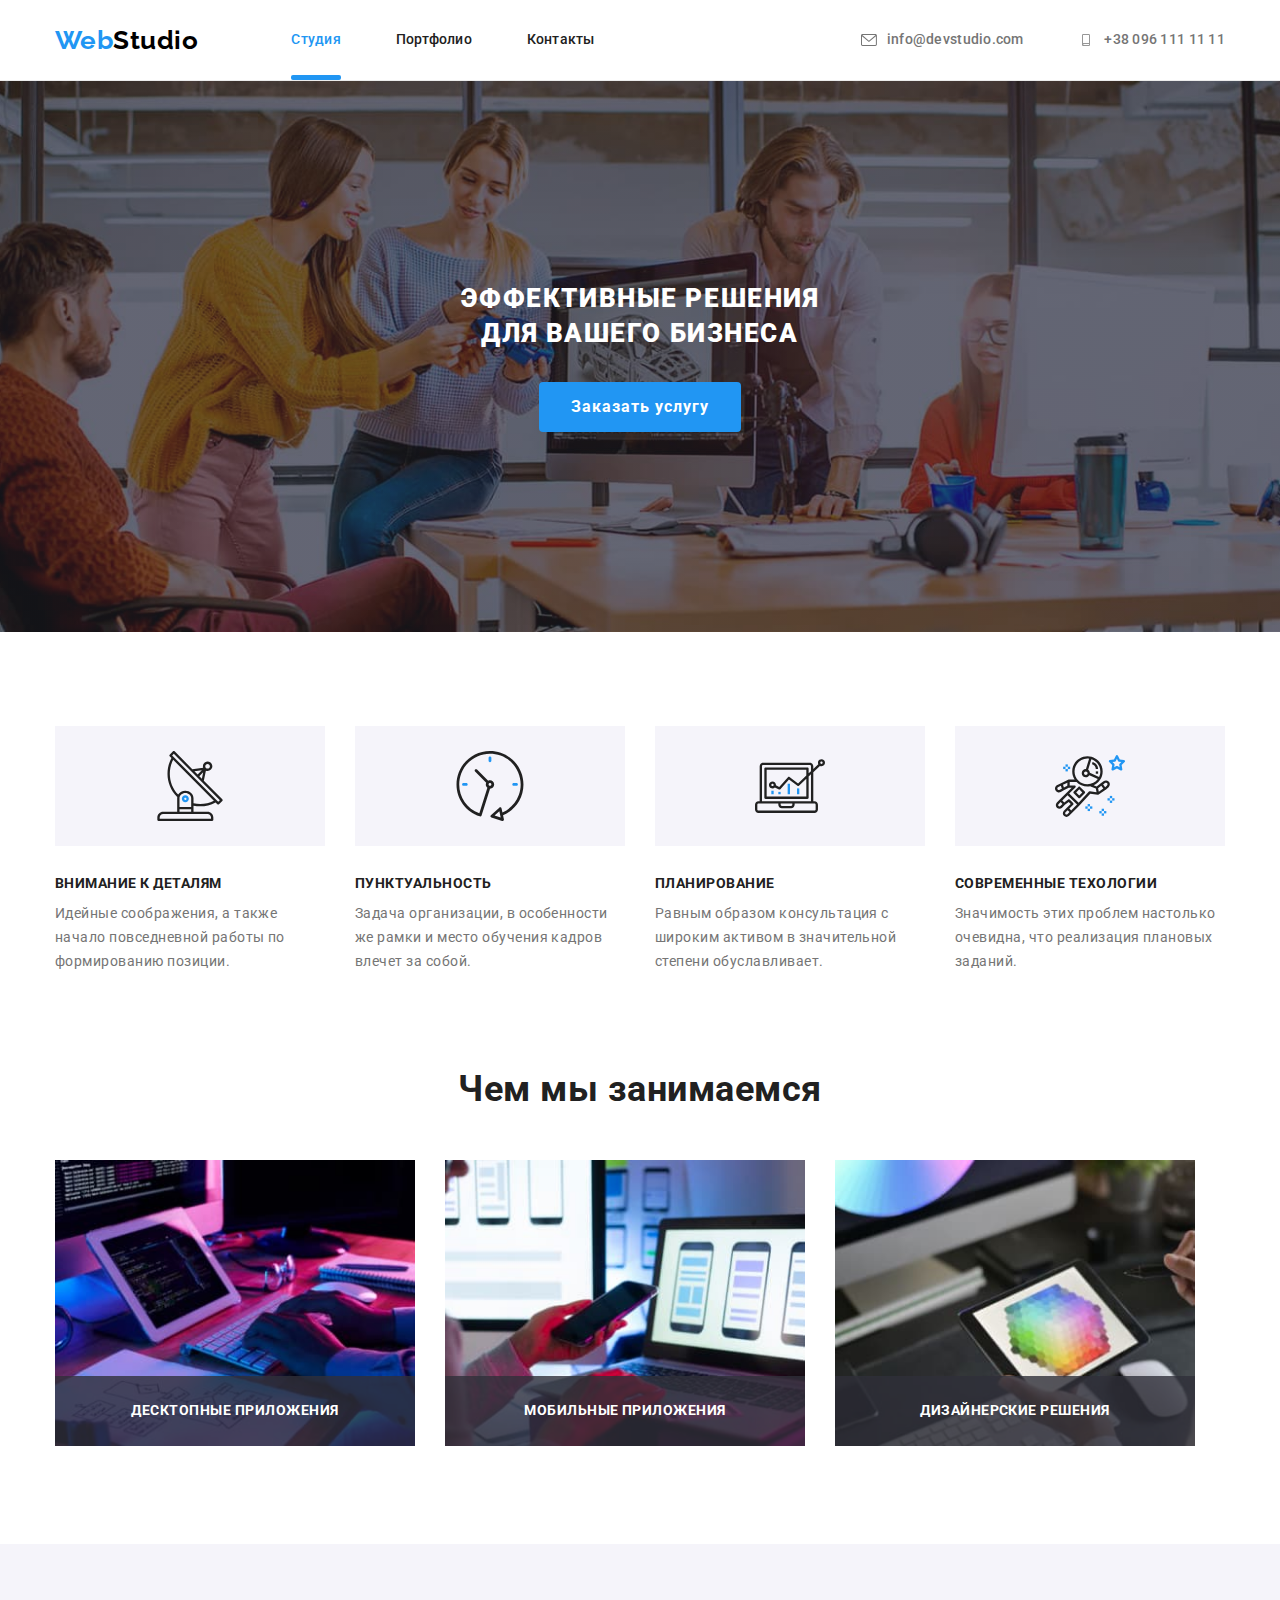
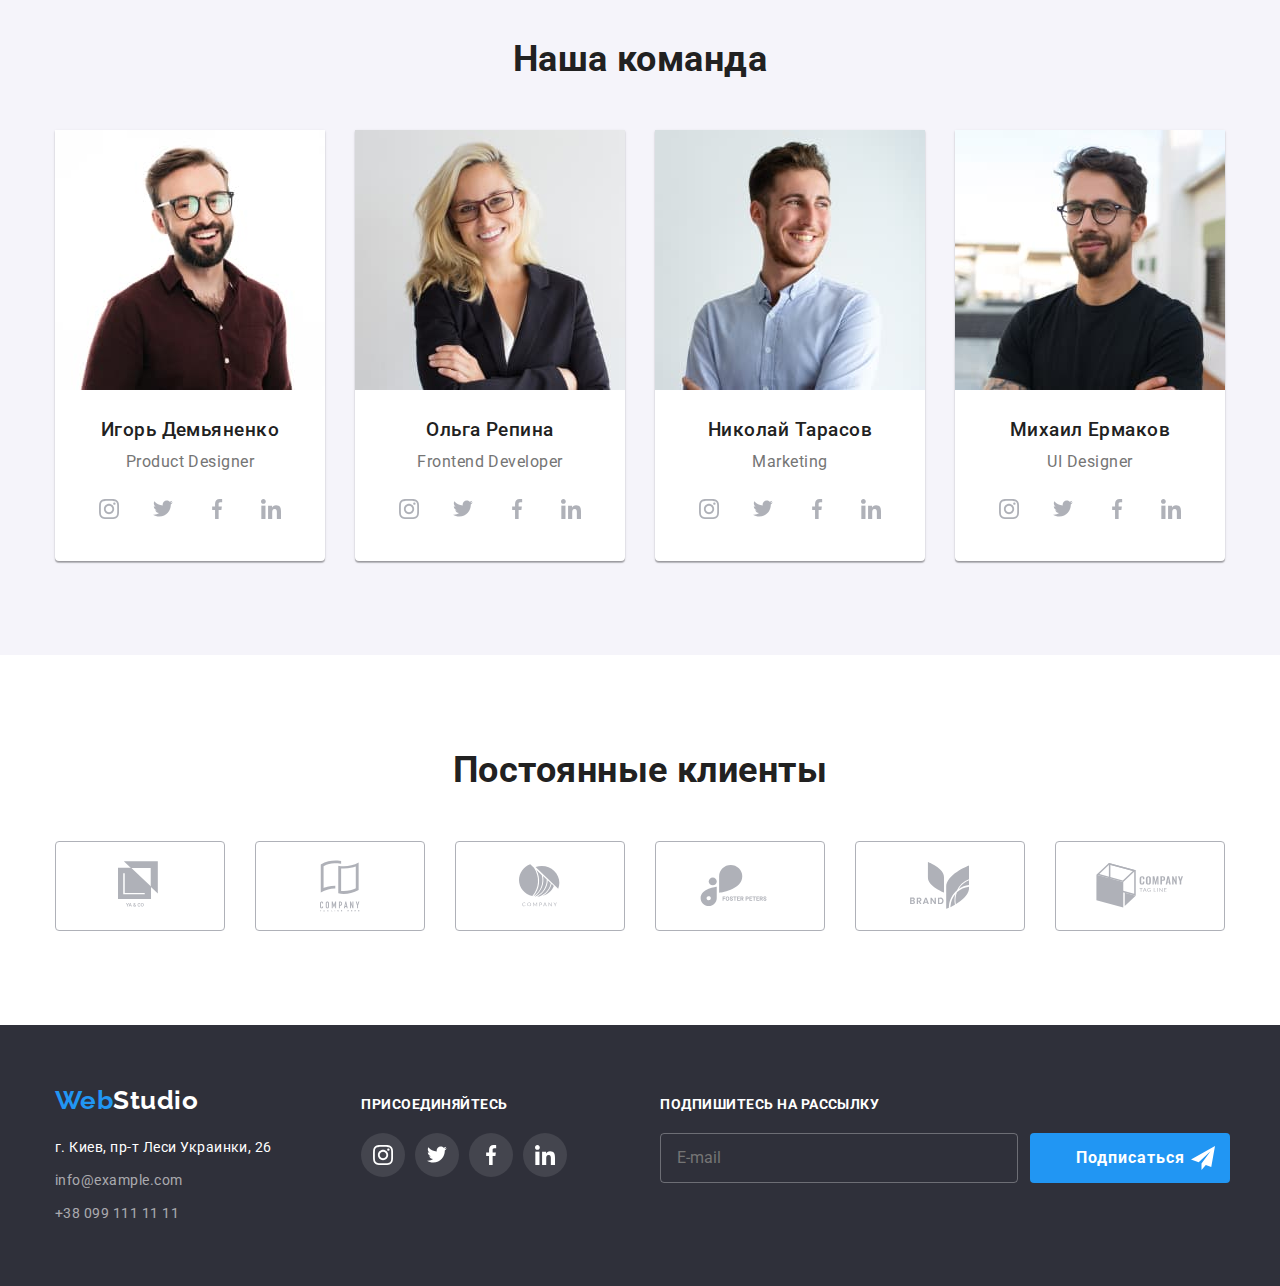
==== commit e978eab5: "Add files via upload" ====
--- a/index.html
+++ b/index.html
@@ -48,7 +48,7 @@
         </ul>
         </div>
                
-        <button class="mobile-menu-btn is-open"  aria-expanded="fasle" aria-controls="mobile-container" data-menu-button >
+        <button class="mobile-menu-btn is-open"  aria-expanded="fasle" data-menu-button >
                     <svg class="mobile-menu-icon" width="39px" height="39px" aria-label="Кнопка меню">
                         <use class="icon-menu" href="./images/symbol-defs2.svg#icon-menu_mob"></use>
                         <use class="icon-close" href="./images/symbol-defs2.svg#icon-close_mob"></use>
--- a/css/main.min.css
+++ b/css/main.min.css
@@ -1,2 +1,2 @@
-/*! modern-normalize | MIT License | https://github.com/sindresorhus/modern-normalize */html{box-sizing:border-box}*,*::before,*::after{box-sizing:inherit}html{line-height:1.15}body{margin:0}h1{font-size:2em;margin:0.67em 0}hr{box-sizing:content-box;height:0}pre{font-family:monospace, monospace;font-size:1em}a{-webkit-text-decoration-skip:objects}abbr[title]{text-decoration:underline dotted}b,strong{font-weight:bolder}code,kbd,samp{font-family:monospace, monospace;font-size:1em}small{font-size:80%}sub,sup{font-size:75%;line-height:0;position:relative;vertical-align:baseline}sub{bottom:-0.25em}sup{top:-0.5em}button,input,optgroup,select,textarea{font-family:inherit;font-size:100%;line-height:1.15;margin:0}button,select{text-transform:none}button,[type='reset'],[type='submit']{-webkit-appearance:button}button::-moz-focus-inner,[type='button']::-moz-focus-inner,[type='reset']::-moz-focus-inner,[type='submit']::-moz-focus-inner{border-style:none;padding:0}button:-moz-focusring,[type='button']:-moz-focusring,[type='reset']:-moz-focusring,[type='submit']:-moz-focusring{outline:1px dotted ButtonText}fieldset{padding:0.35em 0.75em 0.625em}legend{padding:0}progress{vertical-align:baseline}[type='number']::-webkit-inner-spin-button,[type='number']::-webkit-outer-spin-button{height:auto}[type='search']{-webkit-appearance:textfield;outline-offset:-2px}[type='search']::-webkit-search-cancel-button,[type='search']::-webkit-search-decoration{-webkit-appearance:none}::-webkit-file-upload-button{-webkit-appearance:button;font:inherit}details{display:block}summary{display:list-item}:root{--primary-text-color: rgba(33, 33, 33, 1);--accent-color: rgb(33, 150, 243, 1);--white-color: rgba(255, 255, 255, 1);--text-inf-color: rgba(117, 117, 117, 1);--hero-footer-color: rgba(47, 48, 58, 1);--section-team-color: rgba(245, 244, 250, 1);--inf-word-color: rgba(255, 255, 255, 0.6);--grid-item: 1;--icons-color: #afb1b8;--timing-function: 250ms cubic-bezier(0.4, 0, 0.2, 1);--modal-acent: rgba(33, 150, 243, 1)}html{box-sizing:border-box}*,*::before,*::after{box-sizing:inherit}body{color:var(--primary-text-color);background-color:#ffffff;font-family:'Roboto', sans-serif;letter-spacing:0.03em}body.modal-open{overflow:hidden}.container{width:100%;padding-left:15px;padding-right:15px;margin-right:auto;margin-left:auto;height:auto}@media screen and (min-width: 480px){.container{max-width:480px}}@media screen and (min-width: 768px){.container{max-width:768px}}@media screen and (min-width: 1200px){.container{max-width:1200px}}.list{padding:0;margin:0;list-style:none}img{display:block;height:auto;width:100%}.section{padding-top:94px;padding-bottom:94px;width:auto}h1,h2,h3,h4,h5,h6{margin-top:0;margin-bottom:0}p{margin-top:0;margin-bottom:0}.visually-hidden{position:absolute;clip:rect(0 0 0 0)}.bar{display:flex;flex-direction:row;margin-left:auto;margin-right:auto;justify-content:center;margin-bottom:50px;width:100%}@media screen and (max-width: 767.98px){.bar{display:inline-flex;flex-wrap:wrap;justify-content:left}}.bar__item{margin-left:0;margin-right:0}@media screen and (max-width: 767.98px){.bar__item:nth-child(3n){margin-bottom:15px}}.bar__item:not(:last-child){margin-right:8px}.bar__button{padding:6px 22px;min-width:73px;text-align:center;border-radius:4px;border:1px solid transparent;cursor:pointer;color:var(--primary-text-color);background-color:#f5f4fa;font-family:inherit;font-weight:500;font-size:16px;line-height:1.63;text-decoration:none;transition:background-color var(--timing-function),box-shadow var(--timing-function),color var(--timing-function)}.bar__button:hover,.bar__button:focus{color:var(--white-color);background-color:var(--accent-color);box-shadow:0px 3px 1px rgba(0,0,0,0.1),0px 1px 2px rgba(0,0,0,0.08),0px 2px 2px rgba(0,0,0,0.12)}@media screen and (max-width: 767.98px){.bar__button:hover,.bar__button:focus{color:var(--white-color);background-color:var(--accent-color);box-shadow:0px 3px 1px rgba(0,0,0,0.1),0px 1px 2px rgba(0,0,0,0.08),0px 2px 2px rgba(0,0,0,0.12)}}.button{border-radius:4px;border:none;min-width:200px;padding:10px 32px;text-align:center;cursor:pointer;color:var(--white-color);background-color:var(--accent-color);font-family:inherit;font-weight:700;font-size:16px;line-height:1.88;letter-spacing:0.06em;transition:background-color var(--timing-function)}.button:hover,.button:focus{background-color:#188ce8}.clients-icons__list{display:flex;flex-wrap:wrap;margin-left:-30px;margin-top:-30px}.clients-icons__link{display:flex;border-radius:4px;border:1px solid var(--icons-color);height:90px;align-items:center;justify-content:center;transition:border var(--timing-function)}.clients-icons__link:hover,.clients-icons__link:focus{border:1px solid var(--accent-color)}.clients-icons__item{flex-basis:calc((100% - 30px * 6) / 6);margin-left:30px;margin-top:30px}@media screen and (max-width: 768px){.clients-icons__item{flex-basis:calc((100% - 30px * 2) / 2);margin-left:30px}}@media screen and (min-width: 768px){.clients-icons__item{flex-basis:calc((100% - 30px * 3) / 3)}}@media screen and (min-width: 1200px){.clients-icons__item{flex-basis:calc((100% - 30px * 6) / 6)}}@media screen and (min-width: 480px) and (max-width: 767px){.clients-icons__item:nth-child(5n){margin-bottom:60px}}@media screen and (min-width: 768px) and (max-width: 1199px){.clients-icons__item:nth-child(4n){margin-bottom:60px}}.clients-icons__item:nth-child(n+6){margin-right:0}.clients-icons__icon{fill:var(--icons-color);transition:fill var(--timing-function)}.clients-icons__link:hover .clients-icons__icon,.clients-icons__link:focus .clients-icons__icon{fill:var(--accent-color)}@media screen and (max-width: 767.98px){.contacts--link{display:none}}.contacts{display:inline-flex}@media screen and (max-width: 767.98px){.contacts{margin-top:0;margin-bottom:0;display:inline-flex;flex-direction:column-reverse;padding-top:306px}}.contacts__item{text-decoration:none}.contacts__item:not(:last-child){margin-right:50px}@media screen and (max-width: 1199.98px){.contacts__item:not(:last-child){margin-right:0}}@media screen and (min-width: 1200px){.contacts__item{display:inline-flex;flex-wrap:wrap}}.contacts__link{position:relative;display:inline-flex;padding-top:32px;padding-bottom:32px;border-radius:3px;color:var(--text-inf-color);font-weight:500;font-size:14px;line-height:1.14;letter-spacing:0.02em;align-items:center;transition:color var(--timing-function);text-decoration:none}@media screen and (max-width: 767.98px){.contacts__link{padding-bottom:0;padding-top:0;font-weight:500;font-size:24px;line-height:28px;letter-spacing:0.02em;margin-top:32px}}@media screen and (min-width: 768px) and (max-width: 1199.98px){.contacts__link{margin-top:0;padding-bottom:0;padding-top:0;text-align:left}.contacts__link:last-child{margin-top:10px}}@media screen and (max-width: 767.98px){.contacts__link--tel{text-decoration:none;color:#2196f3;font-weight:500;font-size:34px;line-height:40px;letter-spacing:0.02em}}.contacts__link::after{content:'';display:block;position:absolute;transition:opacity 250ms}.contacts__link:hover,.contacts__link:focus{color:var(--accent-color);fill:currentColor}.contacts__icon{width:16px;height:12px;margin-right:10px;fill:currentColor}@media screen and (max-width: 767.98px){.contacts__icon{display:none}}.feature__list{display:flex;flex-wrap:wrap;margin-left:-30px;margin-top:-30px}@media screen and (max-width: 480px){.feature__list{justify-content:center}}.feature__item{flex-basis:calc((100% - 30px * 4) / 4);margin-left:30px;margin-top:30px}@media screen and (max-width: 768px){.feature__item{flex-basis:calc((100% - 30px * 1) / 1);margin-left:30px}}@media screen and (min-width: 768px){.feature__item{flex-basis:calc((100% - 30px * 2) / 2)}}@media screen and (min-width: 1200px){.feature__item{flex-basis:calc((100% - 30px * 4) / 4)}}@media screen and (min-width: 768px) and (max-width: 1199.98px){.feature__item:nth-child(-n+2){margin-top:0}}.feature__item:nth-child(n+4){margin-right:0}.feature__item::before{display:block;content:'';width:100%;height:120px;background-color:#f5f4fa;background-size:70px 70px;background-repeat:no-repeat;background-position:center;margin-bottom:30px;border-right:4px}.feature__item:nth-child(1)::before{background-image:url(../images/antenna.svg)}.feature__item:nth-child(2)::before{background-image:url(../images/clock.svg)}.feature__item:nth-child(3)::before{background-image:url(../images/diagram.svg)}.feature__item:nth-child(4)::before{background-image:url(../images/astronaut.svg)}.feature__title{margin-bottom:10px;color:var(--primary-text-color);font-weight:700;font-size:14px;line-height:1.14;text-transform:uppercase}@media screen and (max-width: 767px){.feature__title{text-align:center}}.feature__text{color:var(--text-inf-color);font-size:14px;line-height:1.71}.form{position:relative;display:flex;width:100%}@media screen and (max-width: 1199.98px){.form{display:block;text-align:center}}.form__input{width:358px;padding:15px 0px 15px 16px;background-color:transparent;border:1px solid rgba(255,255,255,0.3);border-radius:4px;box-sizing:border-box;margin-right:12px;color:var(--white-color)}@media screen and (max-width: 1199.98px){.form__input{width:100%;margin-bottom:20px;margin-right:0}}.form__button{position:relative}@media screen and (max-width: 767.98px){.form__button{display:block;margin-left:auto;margin-right:auto}}.form__button::after{top:13px;right:15px;position:absolute;display:inline-flex;width:24px;height:24px;content:'';background-repeat:no-repeat;background-position:center;border-color:transparent;background-image:url(../images/send.svg);align-items:center}.grid{display:flex;flex-wrap:wrap;margin-right:-30px;justify-content:center;width:100%}@media screen and (max-width: 767.98px){.grid{display:block}}@media screen and (min-width: 768px){.grid{display:flex;flex-wrap:wrap;justify-content:space-between;width:100%}}.grid__item{transition:box-shadow var(--timing-function);cursor:pointer;flex-basis:calc((100% - 90px) / 3);margin-right:30px;margin-top:30px}@media screen and (max-width: 767.98px){.grid__item{margin-right:0;flex-basis:initial}.grid__item:nth-child(-n+1){margin-top:0}}@media screen and (min-width: 768px){.grid__item{flex-basis:calc((100% - 30px) / 2);margin-right:0}.grid__item:nth-child(-n+2){margin-top:0px}}@media screen and (min-width: 1200px){.grid__item{flex-basis:calc((100% - 90px) / 3)}.grid__item:nth-child(-n+3){margin-top:0}}.grid__item:hover,.grid__item:focus{box-shadow:0px 1px 1px rgba(0,0,0,0.12),0px 4px 4px rgba(0,0,0,0.06),1px 4px 6px rgba(0,0,0,0.16)}.grid__item:hover .product__text{transform:translateY(0)}.grid__list{padding:20px 24px;border:1px solid #eeeeee;border-top:none}@media screen and (min-width: 768px) and (max-width: 1199.98px){.grid__list{display:inline-flex;flex-direction:column;width:100%}}.grid__title{margin-bottom:4px;color:var(--primary-text-color);font-weight:700;font-size:18px;line-height:2;letter-spacing:0.03em}.grid__text{color:var(--text-inf-color);font-size:16px;line-height:1.9}.hero-bg{max-width:1600px;background-image:linear-gradient(to right, rgba(47,48,58,0.4), rgba(47,48,58,0.4)),url("../images/hero/hero.mobile.jpg");background-color:rgba(54,63,165,0.4);background-size:cover;background-repeat:no-repeat;background-position:center;margin-left:auto;margin-right:auto}@media (min-device-pixel-ratio: 2), (min-resolution: 192dpi), (min-resolution: 2dppx){.hero-bg{background-image:linear-gradient(to right, rgba(47,48,58,0.4), rgba(47,48,58,0.4)),url(../images/hero/hero.mobile@2x.jpg)}}@media screen and (min-width: 480px){.hero-bg{background-image:linear-gradient(to right, rgba(47,48,58,0.4), rgba(47,48,58,0.4)),url(../images/hero/hero.tablet.jpg)}}@media screen and (min-width: 480px) and (min-device-pixel-ratio: 2), screen and (min-width: 480px) and (min-resolution: 192dpi), screen and (min-width: 480px) and (min-resolution: 2dppx){.hero-bg{background-image:linear-gradient(to right, rgba(47,48,58,0.4), rgba(47,48,58,0.4)),url(../images/hero/hero.tablet@2x.jpg)}}@media screen and (min-width: 768px){.hero-bg{background-image:linear-gradient(to right, rgba(47,48,58,0.4), rgba(47,48,58,0.4)),url(../images/hero/hero.desktop.jpg)}}@media screen and (min-width: 768px) and (min-device-pixel-ratio: 2), screen and (min-width: 768px) and (min-resolution: 192dpi), screen and (min-width: 768px) and (min-resolution: 2dppx){.hero-bg{background-image:linear-gradient(to right, rgba(47,48,58,0.4), rgba(47,48,58,0.4)),url(../images/hero/hero.desktop@2x.jpg)}}.hero{padding-top:200px;padding-bottom:200px;text-align:center}.hero__title{margin-top:0;color:var(--white-color);font-weight:900;font-size:44px;line-height:1.36;letter-spacing:0.06em;text-transform:uppercase;margin-left:auto;margin-right:auto;margin-bottom:30px;max-width:696px}@media screen and (min-width: 480px){.hero__title{font-size:26px}}.logo{color:var(--accent-color);font-family:'Raleway', sans-serif;font-weight:700;font-size:26px;line-height:1.19;text-decoration:none;margin-right:93px;display:flex}@media screen and (max-width: 768px){.logo{display:block;margin-right:0}}@media screen and (min-width: 768px) and (max-width: 1199.98px){.logo{text-align:center;display:block;margin-right:0}}@media screen and (max-width: 767.98px){.menu--link{display:none}}@media screen and (max-width: 767.98px){.menu{margin-top:0;margin-bottom:0;display:inline-flex;flex-wrap:wrap}}@media screen and (min-width: 768px) and (max-width: 1199.98px){.menu{margin-right:88px;margin-left:88px}}.menu__item{display:inline-flex}@media screen and (min-width: 768px){.menu__item:not(:last-child){margin-right:50px}.menu__item:nth-child(-n+1){margin-left:88px}}@media screen and (min-width: 1200px){.menu__item:nth-child(-n+1){margin-left:0px}}.menu__link{padding-top:32px;padding-bottom:32px;color:var(--primary-text-color);font-family:inherit;font-weight:500;font-size:14px;line-height:1.14;letter-spacing:0.02em;transition:color var(--timing-function);text-decoration:none}@media screen and (max-width: 767.98px){.menu__link{font-weight:500;font-size:40px;line-height:47px;letter-spacing:0.02em;padding:0}}.menu__link--active{position:relative;color:var(--accent-color)}.menu__link--active:hover::after,.menu__link--active:focus::after{opacity:1}.menu__link--active::after{content:'';position:absolute;display:block;width:100px;height:5px;left:0;bottom:0;background-color:#2196f3;border-radius:2px;width:100%}@media screen and (max-width: 767.98px){.menu__link--active::after{display:none}}.menu__link:focus,.menu__link:hover{color:var(--accent-color)}.backdrop{position:fixed;background-color:rgba(0,0,0,0.2);width:100%;height:100%;top:0;left:0;opacity:1;transform:opacity var(--timing-function);z-index:1;transition-duration:250ms;overflow-y:scroll}.is-hidden{opacity:0;visibility:hidden;pointer-events:none}.modal{position:relative;top:50%;left:50%;width:100%;padding:40px;max-width:528px;min-height:581px;transform:translate(-50%, -50%);background:var(--white-color);border-radius:4px}@media screen and (max-width: 1199.98px){.modal{max-width:450px;min-height:609px}}.modal__title{display:inline-block;margin-bottom:12px;margin-left:auto;margin-right:auto;font-size:20px;line-height:1.15;text-align:center}.modal__button--close{position:absolute;right:8px;top:8px;width:30px;height:30px;border:1px solid rgba(0,0,0,0.1);background:var(--white-color);border-radius:50%}.modal__button--close .modal__icon{transition:fill var(--timing-function)}.modal__button--close:hover .modal__icon,.modal__button--close:focus .modal__icon{fill:var(--modal-acent)}.modal__icon{position:absolute;transform:translate(-50%, -50%);fill:#000000}.modal__form{width:100%;margin-left:auto;margin-right:auto;display:flex;flex-direction:column}.modal__label{margin-bottom:4px;text-align:left}.modal__textarea{padding-bottom:4px;text-align:left}.modal__textarea--text{border:1px solid rgba(33,33,33,0.2);box-sizing:border-box;border-radius:4px;margin-bottom:20px;padding:12px 16px 12px 16px;outline:none;resize:inherit;transition:border var(--timing-function)}.modal__textarea--text:focus-within,.modal__textarea--text:hover{border:1px solid var(--modal-acent)}.modal__checkbox{display:flex;width:100%;margin-left:auto;margin-right:auto;font-size:12px;line-height:1.71;align-items:center;color:#757575;margin-bottom:30px;letter-spacing:0.03em}.modal__checkbox--input{appearance:none}.modal__checkbox--icon{width:16px;height:15px;border:2px solid var(--primary-text-color);border-radius:2px;display:inline-block;margin-right:7px}.modal__checkbox--input:checked+.modal__checkbox--icon{border-color:transparent;background-image:url(../images/check.svg);content:'';background-repeat:no-repeat;background-position:center;background-size:16px 15px;background-origin:border-box}.modal__checkbox--text{color:var(--accent-color);margin-left:3px}@media screen and (max-width: 1199.98px){.modal__checkbox--text{font-size:12px;line-height:1.16}}.modal__button{margin-left:auto;margin-right:auto}.label{position:relative;margin-bottom:10px}.label__input{border:1px solid rgba(33,33,33,0.2);box-sizing:border-box;border-radius:4px;width:100%;padding-top:11px;padding-bottom:11px;outline:none;padding-left:40px;transition:border var(--timing-function)}.label__input:hover{border:1px solid var(--modal-acent)}.label__icon{position:absolute;top:10px;left:20px;transition:fill var(--timing-function)}.label__input:hover+.label__icon{fill:var(--accent-color)}.label:focus-within>.label__input{border:1px solid var(--modal-acent)}.footer{background-color:var(--hero-footer-color);padding-top:60px;padding-bottom:60px;display:flex;align-items:baseline}.footer__container{width:100%}@media screen and (max-width: 767.98px){.footer__container{display:block;text-align:center}}@media screen and (min-width: 768px) and (max-width: 1199.98px){.footer__container{display:flex;align-items:baseline;flex-wrap:wrap;width:100%}}@media screen and (min-width: 1200px){.footer__container{display:flex;align-items:baseline;text-align:left}}.footer__list{max-width:100%;margin-right:70px}@media screen and (max-width: 480px){.footer__list{margin-right:0;margin-left:auto;margin-right:auto}}@media screen and (max-width: 768px){.footer__list{display:block;align-items:baseline;margin-left:76px;margin-left:auto;margin-right:auto;margin-right:0}}@media screen and (min-width: 768px) and (max-width: 1199.98px){.footer__list{margin-right:270px}}.footer__list:nth-child(2){margin-right:93px}@media screen and (max-width: 767.98px){.footer__list:nth-child(2){margin-right:0;margin-left:auto;margin-right:auto}}@media screen and (min-width: 768px){.footer__list:nth-child(2){margin-right:0}}@media screen and (min-width: 1200px){.footer__list:nth-child(2){margin-right:93px}}.footer__list:nth-last-child(-n+1){margin-right:0}@media screen and (min-width: 768px) and (max-width: 1199.98px){.footer__list:nth-last-child(-n+1){display:block;margin-top:60px;margin-left:auto;margin-right:auto}}@media screen and (min-width: 1200px){.footer__list:nth-last-child(-n+1){margin-right:0}}.footer__street{color:var(--white-color);font-size:14px;line-height:1.71;font-style:normal}@media screen and (max-width: 1199.98px){.footer__street{margin-top:20px;text-align:center}}.footer__link{display:block;margin-top:9px;color:var(--inf-word-color);font-size:14px;line-height:1.71;font-style:normal;text-decoration:none;transition:color var(--timing-function)}.footer__link:focus,.footer__link:hover{color:var(--accent-color)}.footer__logo--color{color:var(--white-color);margin-bottom:20px}.footer__text{margin-bottom:20px;color:var(--white-color);font-size:14px;line-height:1.14}@media screen and (max-width: 767.98px){.footer__text{display:block;margin-top:60px}}@media screen and (min-width: 768px){.footer__text{margin-top:0;text-align:center}}@media screen and (min-width: 1200px){.footer__text{text-align:left}}.header{background:var(--white-color);border-bottom:1px solid #ececec;width:auto}@media screen and (max-width: 767.98px){.header{display:inline-flex;max-width:768px;position:relative;width:100%}}@media screen and (max-width: 1199.98px){.header{max-width:1200px;max-height:100vh}}.header__container{display:flex;align-items:center}@media screen and (min-width: 768px) and (max-width: 1199.98px){.header__container{justify-content:space-between}}.header__navigator{display:flex;align-items:center;margin-right:auto}@media screen and (min-width: 768px) and (max-width: 1199.98px){.header__navigator{margin-right:0}}.header__logo--color{color:black}.pictures{padding-top:0}@media screen and (max-width: 1199.98px){.pictures{max-width:768px;display:none}}.pictures__list{display:inline-flex;flex-wrap:wrap}.pictures__item{position:relative;width:370px;flex-basis:calc((100% - 30px * 3) / 3);margin-right:30px}.pictures__text{content:'';position:absolute;bottom:0;font-weight:bold;font-size:14px;line-height:1.14;color:var(--white-color);background-color:rgba(47,48,58,0.8);padding-top:27px;padding-bottom:27px;width:100%;text-align:center}.pictures__item:nth-child(n+3){margin-right:0}.product{position:relative;overflow:hidden}.product__text{position:absolute;top:0;width:100%;height:100%;background-color:rgba(33,150,243,0.9);padding:63px 24px;font-size:18px;line-height:1.6;letter-spacing:0.03em;color:var(--white-color);transform:translateY(200%);transition:transform var(--timing-function)}.team{background-color:#f5f4fa}.team__list{display:flex;flex-wrap:wrap;margin-left:-30px;margin-top:-30px}@media screen and (max-width: 480px){.team__list{justify-content:center}}.team__item{flex-basis:calc((100% - 30px * 4) / 4);margin-left:30px;margin-top:30px;text-align:center;background:#ffffff;box-shadow:0px 1px 3px rgba(0,0,0,0.12),0px 1px 1px rgba(0,0,0,0.14),0px 2px 1px rgba(0,0,0,0.2);border-radius:0px 0px 4px 4px}@media screen and (max-width: 768px){.team__item{flex-basis:calc((100% - 30px * 1) / 1);margin-left:30px}}@media screen and (min-width: 768px){.team__item{flex-basis:calc((100% - 30px * 2) / 2)}}@media screen and (min-width: 1200px){.team__item{flex-basis:calc((100% - 30px * 4) / 4)}}@media screen and (min-width: 480px) and (max-width: 767px){.team__item:nth-child(n+4){margin-bottom:60px}}@media screen and (min-width: 768px) and (max-width: 1199px){.team__item:nth-child(n+3){margin-bottom:60px}}.team__item:nth-child(n+4){margin-right:0}.team__discription{padding-top:30px;padding-bottom:30px}.team__profession{margin-bottom:16px;color:var(--text-inf-color);font-size:16px;line-height:1.19}.team__person{margin-bottom:10px;font-weight:500}.social-list{display:inline-flex}.social-list__item+.social-list__item{margin-left:10px}.social-list__link{display:flex;justify-content:center;align-items:center;width:44px;height:44px;border-radius:50%;background:rgba(255,255,255,0.1);transition:background-color var(--timing-function)}.social-list__link:hover,.social-list__link:focus{background-color:var(--accent-color)}.social-list__icon{width:20px;height:20px;fill:var(--icons-color);transition:fill var(--timing-function)}.social-list__icon--color{fill:#ffffff;transition:fill var(--timing-function)}.social-list__link:hover .social-list__icon,.social-list__link:focus .social-list__icon{fill:var(--white-color)}.title{margin-bottom:50px;color:var(--primary-text-color);font-weight:700;font-size:36px;line-height:1.17;text-align:center}.mobile-link{width:100%}@media screen and (max-width: 767.98px){.mobile-link{display:inline-flex;list-style:none;margin-top:64px;padding-inline-start:0}}@media screen and (min-width: 768px){.mobile-link{display:none}}.mobile-link__item:not(:last-child)::after{content:'';margin-left:10px;margin-right:10px;border:1px solid rgba(33,33,33,0.2);transform:rotate(90deg)}.mobile-link__link{text-decoration:none;color:#2196f3;text-align:left}.mobile-menu-btn{position:relative;z-index:105;background-color:transparent;border:none}@media screen and (min-width: 767.98px){.mobile-menu-btn{display:none}}.icon-close{display:block}.icon-menu{display:none}.is-open .icon-menu{display:block}.is-open .icon-close{display:none}.mobile-menu-icon:hover,.mobile-menu-icon:focus{fill:var(--accent-color)}.icon-close{display:block}.mobile-menu{position:fixed;top:0;right:-100%;display:flex;justify-content:space-around;flex-direction:column;z-index:100;width:100%;height:100vh;padding:40px 40px 40px;background:#ffffff;box-shadow:-4px 0px 8px rgba(0,0,0,0.04),-2px 0px 4px rgba(0,0,0,0.08),-1px 0px 3px rgba(0,0,0,0.16);color:var(--main-text-color);transition:right 0.5s}.mobile-menu.is-open{right:0}@media screen and (min-width: 768px){.mobile-menu{display:none}}.mobile-menu .menu{flex-direction:column;font-size:18px}.mobile-menu .menu__item{margin-bottom:24px}.mobile-menu .menu__item:nth-child(3n){margin-bottom:0}.mobile-overlay{width:100%;background:#ffffff;box-shadow:0px 4px 8px rgba(0,0,0,0.04),0px 2px 4px rgba(0,0,0,0.08),0px 1px 3px rgba(0,0,0,0.16)}
+/*! modern-normalize | MIT License | https://github.com/sindresorhus/modern-normalize */html{box-sizing:border-box}*,*::before,*::after{box-sizing:inherit}html{line-height:1.15}body{margin:0}h1{font-size:2em;margin:0.67em 0}hr{box-sizing:content-box;height:0}pre{font-family:monospace, monospace;font-size:1em}a{-webkit-text-decoration-skip:objects}abbr[title]{text-decoration:underline dotted}b,strong{font-weight:bolder}code,kbd,samp{font-family:monospace, monospace;font-size:1em}small{font-size:80%}sub,sup{font-size:75%;line-height:0;position:relative;vertical-align:baseline}sub{bottom:-0.25em}sup{top:-0.5em}button,input,optgroup,select,textarea{font-family:inherit;font-size:100%;line-height:1.15;margin:0}button,select{text-transform:none}button,[type='reset'],[type='submit']{-webkit-appearance:button}button::-moz-focus-inner,[type='button']::-moz-focus-inner,[type='reset']::-moz-focus-inner,[type='submit']::-moz-focus-inner{border-style:none;padding:0}button:-moz-focusring,[type='button']:-moz-focusring,[type='reset']:-moz-focusring,[type='submit']:-moz-focusring{outline:1px dotted ButtonText}fieldset{padding:0.35em 0.75em 0.625em}legend{padding:0}progress{vertical-align:baseline}[type='number']::-webkit-inner-spin-button,[type='number']::-webkit-outer-spin-button{height:auto}[type='search']{-webkit-appearance:textfield;outline-offset:-2px}[type='search']::-webkit-search-cancel-button,[type='search']::-webkit-search-decoration{-webkit-appearance:none}::-webkit-file-upload-button{-webkit-appearance:button;font:inherit}details{display:block}summary{display:list-item}:root{--primary-text-color: rgba(33, 33, 33, 1);--accent-color: rgb(33, 150, 243, 1);--white-color: rgba(255, 255, 255, 1);--text-inf-color: rgba(117, 117, 117, 1);--hero-footer-color: rgba(47, 48, 58, 1);--section-team-color: rgba(245, 244, 250, 1);--inf-word-color: rgba(255, 255, 255, 0.6);--grid-item: 1;--icons-color: #afb1b8;--timing-function: 250ms cubic-bezier(0.4, 0, 0.2, 1);--modal-acent: rgba(33, 150, 243, 1)}html{box-sizing:border-box}*,*::before,*::after{box-sizing:inherit}body{color:var(--primary-text-color);background-color:#ffffff;font-family:'Roboto', sans-serif;letter-spacing:0.03em}body.modal-open{overflow:hidden}.container{width:100%;padding-left:15px;padding-right:15px;margin-right:auto;margin-left:auto;height:auto}@media screen and (min-width: 480px){.container{max-width:480px}}@media screen and (min-width: 768px){.container{max-width:768px}}@media screen and (min-width: 1200px){.container{max-width:1200px}}.list{padding:0;margin:0;list-style:none}img{display:block;height:auto;width:100%}.section{padding-top:94px;padding-bottom:94px;width:auto}h1,h2,h3,h4,h5,h6{margin-top:0;margin-bottom:0}p{margin-top:0;margin-bottom:0}.visually-hidden{position:absolute;clip:rect(0 0 0 0)}.bar{display:flex;flex-direction:row;margin-left:auto;margin-right:auto;justify-content:center;margin-bottom:50px;width:100%}@media screen and (max-width: 480px){.bar{margin-bottom:30px}}@media screen and (max-width: 767.98px){.bar{display:inline-flex;flex-wrap:wrap;justify-content:left}}.bar__item{margin-left:0;margin-right:0}@media screen and (max-width: 767.98px){.bar__item:nth-child(3n){margin-bottom:15px}}.bar__item:not(:last-child){margin-right:8px}@media screen and (max-width: 480px){.bar__item:not(:last-child):nth-child(2n){margin-bottom:15px}}.bar__button{padding:6px 22px;min-width:73px;text-align:center;border-radius:4px;border:1px solid transparent;cursor:pointer;color:var(--primary-text-color);background-color:#f5f4fa;font-family:inherit;font-weight:500;font-size:16px;line-height:1.63;text-decoration:none;transition:background-color var(--timing-function),box-shadow var(--timing-function),color var(--timing-function)}.bar__button:hover,.bar__button:focus{color:var(--white-color);background-color:var(--accent-color);box-shadow:0px 3px 1px rgba(0,0,0,0.1),0px 1px 2px rgba(0,0,0,0.08),0px 2px 2px rgba(0,0,0,0.12)}@media screen and (max-width: 767.98px){.bar__button:hover,.bar__button:focus{color:var(--white-color);background-color:var(--accent-color);box-shadow:0px 3px 1px rgba(0,0,0,0.1),0px 1px 2px rgba(0,0,0,0.08),0px 2px 2px rgba(0,0,0,0.12)}}.button{border-radius:4px;border:none;min-width:200px;padding:10px 32px;text-align:center;cursor:pointer;color:var(--white-color);background-color:var(--accent-color);font-family:inherit;font-weight:700;font-size:16px;line-height:1.88;letter-spacing:0.06em;transition:background-color var(--timing-function)}.button:hover,.button:focus{background-color:#188ce8}.clients-icons__list{display:flex;flex-wrap:wrap;margin-left:-30px;margin-top:-30px}.clients-icons__link{display:flex;border-radius:4px;border:1px solid var(--icons-color);height:90px;align-items:center;justify-content:center;transition:border var(--timing-function)}.clients-icons__link:hover,.clients-icons__link:focus{border:1px solid var(--accent-color)}.clients-icons__item{flex-basis:calc((100% - 30px * 6) / 6);margin-left:30px;margin-top:30px}@media screen and (max-width: 768px){.clients-icons__item{flex-basis:calc((100% - 30px * 2) / 2);margin-left:30px}}@media screen and (min-width: 768px){.clients-icons__item{flex-basis:calc((100% - 30px * 3) / 3)}}@media screen and (min-width: 1200px){.clients-icons__item{flex-basis:calc((100% - 30px * 6) / 6)}}@media screen and (min-width: 480px) and (max-width: 767px){.clients-icons__item:nth-child(5n){margin-bottom:60px}}@media screen and (min-width: 768px) and (max-width: 1199px){.clients-icons__item:nth-child(4n){margin-bottom:60px}}.clients-icons__item:nth-child(n+6){margin-right:0}.clients-icons__icon{fill:var(--icons-color);transition:fill var(--timing-function)}.clients-icons__link:hover .clients-icons__icon,.clients-icons__link:focus .clients-icons__icon{fill:var(--accent-color)}@media screen and (max-width: 767.98px){.contacts--link{display:none}}.contacts{display:inline-flex}@media screen and (max-width: 767.98px){.contacts{margin-top:200px;margin-bottom:0;display:inline-flex;flex-direction:column-reverse}}.contacts__item{text-decoration:none}.contacts__item:not(:last-child){margin-right:50px}@media screen and (max-width: 1199.98px){.contacts__item:not(:last-child){margin-right:0}}@media screen and (min-width: 1200px){.contacts__item{display:inline-flex;flex-wrap:wrap}}.contacts__link{position:relative;display:inline-flex;padding-top:32px;padding-bottom:32px;border-radius:3px;color:var(--text-inf-color);font-weight:500;font-size:14px;line-height:1.14;letter-spacing:0.02em;align-items:center;transition:color var(--timing-function);text-decoration:none}@media screen and (max-width: 767.98px){.contacts__link{padding-bottom:0;padding-top:0;font-weight:500;font-size:24px;line-height:28px;letter-spacing:0.02em;margin-top:32px}}@media screen and (min-width: 768px) and (max-width: 1199.98px){.contacts__link{margin-top:0;padding-bottom:0;padding-top:0;text-align:left}.contacts__link:last-child{margin-top:10px}}@media screen and (max-width: 767.98px){.contacts__link--tel{text-decoration:none;color:#2196f3;font-weight:500;font-size:34px;line-height:40px;letter-spacing:0.02em}}.contacts__link::after{content:'';display:block;position:absolute;transition:opacity 250ms}.contacts__link:hover,.contacts__link:focus{color:var(--accent-color);fill:currentColor}.contacts__icon{width:16px;height:12px;margin-right:10px;fill:currentColor}@media screen and (max-width: 767.98px){.contacts__icon{display:none}}.feature__list{display:flex;flex-wrap:wrap;margin-left:-30px;margin-top:-30px}@media screen and (max-width: 480px){.feature__list{justify-content:center}}.feature__item{flex-basis:calc((100% - 30px * 4) / 4);margin-left:30px;margin-top:30px}@media screen and (max-width: 768px){.feature__item{flex-basis:calc((100% - 30px * 1) / 1);margin-left:30px}}@media screen and (min-width: 768px){.feature__item{flex-basis:calc((100% - 30px * 2) / 2)}}@media screen and (min-width: 1200px){.feature__item{flex-basis:calc((100% - 30px * 4) / 4)}}@media screen and (min-width: 768px) and (max-width: 1199.98px){.feature__item:nth-child(-n+2){margin-top:0}}.feature__item:nth-child(n+4){margin-right:0}.feature__item::before{display:block;content:'';width:100%;height:120px;background-color:#f5f4fa;background-size:70px 70px;background-repeat:no-repeat;background-position:center;margin-bottom:30px;border-right:4px}.feature__item:nth-child(1)::before{background-image:url(../images/antenna.svg)}.feature__item:nth-child(2)::before{background-image:url(../images/clock.svg)}.feature__item:nth-child(3)::before{background-image:url(../images/diagram.svg)}.feature__item:nth-child(4)::before{background-image:url(../images/astronaut.svg)}.feature__title{margin-bottom:10px;color:var(--primary-text-color);font-weight:700;font-size:14px;line-height:1.14;text-transform:uppercase}@media screen and (max-width: 767px){.feature__title{text-align:center}}.feature__text{color:var(--text-inf-color);font-size:14px;line-height:1.71}.form{position:relative;display:flex;width:100%}@media screen and (max-width: 1199.98px){.form{display:block;text-align:center}}.form__input{width:358px;padding:15px 0px 15px 16px;background-color:transparent;border:1px solid rgba(255,255,255,0.3);border-radius:4px;box-sizing:border-box;margin-right:12px;color:var(--white-color)}@media screen and (max-width: 1199.98px){.form__input{width:100%;margin-bottom:20px;margin-right:0}}.form__button{position:relative}@media screen and (max-width: 767.98px){.form__button{display:block;margin-left:auto;margin-right:auto}}.form__button::after{top:13px;right:15px;position:absolute;display:inline-flex;width:24px;height:24px;content:'';background-repeat:no-repeat;background-position:center;border-color:transparent;background-image:url(../images/send.svg);align-items:center}.grid{display:flex;flex-wrap:wrap;margin-right:-30px;justify-content:center;width:100%}@media screen and (max-width: 767.98px){.grid{display:block}}@media screen and (min-width: 768px){.grid{display:flex;flex-wrap:wrap;justify-content:space-between;width:100%}}.grid__item{transition:box-shadow var(--timing-function);cursor:pointer;flex-basis:calc((100% - 90px) / 3);margin-right:30px;margin-top:30px}@media screen and (max-width: 767.98px){.grid__item{margin-right:0;flex-basis:initial}.grid__item:nth-child(-n+1){margin-top:0}}@media screen and (min-width: 768px){.grid__item{flex-basis:calc((100% - 30px) / 2);margin-right:0}.grid__item:nth-child(-n+2){margin-top:0px}}@media screen and (min-width: 1200px){.grid__item{flex-basis:calc((100% - 90px) / 3)}.grid__item:nth-child(-n+3){margin-top:0}}.grid__item:hover,.grid__item:focus{box-shadow:0px 1px 1px rgba(0,0,0,0.12),0px 4px 4px rgba(0,0,0,0.06),1px 4px 6px rgba(0,0,0,0.16)}.grid__item:hover .product__text{transform:translateY(0)}.grid__list{padding:20px 24px;border:1px solid #eeeeee;border-top:none}@media screen and (min-width: 768px) and (max-width: 1199.98px){.grid__list{display:inline-flex;flex-direction:column;width:100%}}.grid__title{margin-bottom:4px;color:var(--primary-text-color);font-weight:700;font-size:18px;line-height:2;letter-spacing:0.03em}.grid__text{color:var(--text-inf-color);font-size:16px;line-height:1.9}.hero-bg{max-width:1600px;background-image:linear-gradient(to right, rgba(47,48,58,0.4), rgba(47,48,58,0.4)),url("../images/hero/hero.mobile.jpg");background-color:rgba(54,63,165,0.4);background-size:cover;background-repeat:no-repeat;background-position:center;margin-left:auto;margin-right:auto}@media (min-device-pixel-ratio: 2), (min-resolution: 192dpi), (min-resolution: 2dppx){.hero-bg{background-image:linear-gradient(to right, rgba(47,48,58,0.4), rgba(47,48,58,0.4)),url(../images/hero/hero.mobile@2x.jpg)}}@media screen and (min-width: 480px){.hero-bg{background-image:linear-gradient(to right, rgba(47,48,58,0.4), rgba(47,48,58,0.4)),url(../images/hero/hero.tablet.jpg)}}@media screen and (min-width: 480px) and (min-device-pixel-ratio: 2), screen and (min-width: 480px) and (min-resolution: 192dpi), screen and (min-width: 480px) and (min-resolution: 2dppx){.hero-bg{background-image:linear-gradient(to right, rgba(47,48,58,0.4), rgba(47,48,58,0.4)),url(../images/hero/hero.tablet@2x.jpg)}}@media screen and (min-width: 768px){.hero-bg{background-image:linear-gradient(to right, rgba(47,48,58,0.4), rgba(47,48,58,0.4)),url(../images/hero/hero.desktop.jpg)}}@media screen and (min-width: 768px) and (min-device-pixel-ratio: 2), screen and (min-width: 768px) and (min-resolution: 192dpi), screen and (min-width: 768px) and (min-resolution: 2dppx){.hero-bg{background-image:linear-gradient(to right, rgba(47,48,58,0.4), rgba(47,48,58,0.4)),url(../images/hero/hero.desktop@2x.jpg)}}.hero{padding-top:200px;padding-bottom:200px;text-align:center}.hero__title{margin-top:0;color:var(--white-color);font-weight:900;font-size:44px;line-height:1.36;letter-spacing:0.06em;text-transform:uppercase;margin-left:auto;margin-right:auto;margin-bottom:30px;max-width:696px}@media screen and (min-width: 480px){.hero__title{font-size:26px}}.logo{color:var(--accent-color);font-family:'Raleway', sans-serif;font-weight:700;font-size:26px;line-height:1.19;text-decoration:none;margin-right:93px;display:flex}@media screen and (max-width: 768px){.logo{display:block;margin-right:0}}@media screen and (min-width: 768px) and (max-width: 1199.98px){.logo{text-align:center;display:block;margin-right:0}}@media screen and (max-width: 767.98px){.menu--link{display:none}}@media screen and (max-width: 767.98px){.menu{margin-top:0;margin-bottom:0;display:inline-flex;flex-wrap:wrap}}@media screen and (min-width: 768px) and (max-width: 1199.98px){.menu{margin-right:88px;margin-left:88px}}.menu__item{display:inline-flex}@media screen and (min-width: 768px){.menu__item:not(:last-child){margin-right:50px}.menu__item:nth-child(-n+1){margin-left:88px}}@media screen and (min-width: 1200px){.menu__item:nth-child(-n+1){margin-left:0px}}.menu__link{padding-top:32px;padding-bottom:32px;color:var(--primary-text-color);font-family:inherit;font-weight:500;font-size:14px;line-height:1.14;letter-spacing:0.02em;transition:color var(--timing-function);text-decoration:none}@media screen and (max-width: 767.98px){.menu__link{font-weight:500;font-size:40px;line-height:47px;letter-spacing:0.02em;padding:0}}.menu__link--active{position:relative;color:var(--accent-color)}.menu__link--active:hover::after,.menu__link--active:focus::after{opacity:1}.menu__link--active::after{content:'';position:absolute;display:block;width:100px;height:5px;left:0;bottom:0;background-color:#2196f3;border-radius:2px;width:100%}@media screen and (max-width: 767.98px){.menu__link--active::after{display:none}}.menu__link:focus,.menu__link:hover{color:var(--accent-color)}.backdrop{position:fixed;background-color:rgba(0,0,0,0.2);width:100%;height:100%;top:0;left:0;opacity:1;transform:opacity var(--timing-function);z-index:1;transition-duration:250ms;overflow-y:scroll}.is-hidden{opacity:0;visibility:hidden;pointer-events:none}.modal{position:relative;top:50%;left:50%;width:100%;padding:40px;max-width:528px;min-height:581px;transform:translate(-50%, -50%);background:var(--white-color);border-radius:4px}@media screen and (max-width: 1199.98px){.modal{max-width:450px;min-height:609px}}.modal__title{display:inline-block;margin-bottom:12px;margin-left:auto;margin-right:auto;font-size:20px;line-height:1.15;text-align:center}.modal__button--close{position:absolute;right:8px;top:8px;width:30px;height:30px;border:1px solid rgba(0,0,0,0.1);background:var(--white-color);border-radius:50%}.modal__button--close .modal__icon{transition:fill var(--timing-function)}.modal__button--close:hover .modal__icon,.modal__button--close:focus .modal__icon{fill:var(--modal-acent)}.modal__icon{position:absolute;transform:translate(-50%, -50%);fill:#000000}.modal__form{width:100%;margin-left:auto;margin-right:auto;display:flex;flex-direction:column}.modal__label{margin-bottom:4px;text-align:left}.modal__textarea{padding-bottom:4px;text-align:left}.modal__textarea--text{border:1px solid rgba(33,33,33,0.2);box-sizing:border-box;border-radius:4px;margin-bottom:20px;padding:12px 16px 12px 16px;outline:none;resize:inherit;transition:border var(--timing-function)}.modal__textarea--text:focus-within,.modal__textarea--text:hover{border:1px solid var(--modal-acent)}.modal__checkbox{display:flex;flex-wrap:wrap;margin-left:auto;margin-right:auto;font-size:12px;line-height:1.71;align-items:center;color:#757575;margin-bottom:30px;letter-spacing:0.03em}.modal__checkbox--input{appearance:none}.modal__checkbox--icon{width:16px;height:15px;border:2px solid var(--primary-text-color);border-radius:2px;display:inline-block;margin-right:7px}.modal__checkbox--input:checked+.modal__checkbox--icon{border-color:transparent;background-image:url(../images/check.svg);content:'';background-repeat:no-repeat;background-position:center;background-size:16px 15px;background-origin:border-box}.modal__checkbox--text{color:var(--accent-color);margin-left:3px}@media screen and (max-width: 480px){.modal__checkbox--text{font-size:12px;line-height:1.16}}.modal__button{margin-left:auto;margin-right:auto}.label{position:relative;margin-bottom:10px}.label__input{border:1px solid rgba(33,33,33,0.2);box-sizing:border-box;border-radius:4px;width:100%;padding-top:11px;padding-bottom:11px;outline:none;padding-left:40px;transition:border var(--timing-function)}.label__input:hover{border:1px solid var(--modal-acent)}.label__icon{position:absolute;top:10px;left:20px;transition:fill var(--timing-function)}.label__input:hover+.label__icon{fill:var(--accent-color)}.label:focus-within>.label__input{border:1px solid var(--modal-acent)}.footer{background-color:var(--hero-footer-color);padding-top:60px;padding-bottom:60px;display:flex;align-items:baseline}.footer__container{width:100%}@media screen and (max-width: 767.98px){.footer__container{display:block;text-align:center}}@media screen and (min-width: 768px) and (max-width: 1199.98px){.footer__container{display:flex;align-items:baseline;flex-wrap:wrap;width:100%}}@media screen and (min-width: 1200px){.footer__container{display:flex;align-items:baseline;text-align:left}}.footer__list{max-width:100%;margin-right:70px}@media screen and (max-width: 480px){.footer__list{margin-right:0;margin-left:auto;margin-right:auto}}@media screen and (max-width: 768px){.footer__list{display:block;align-items:baseline;margin-left:76px;margin-left:auto;margin-right:auto;margin-right:0}}@media screen and (min-width: 768px) and (max-width: 1199.98px){.footer__list{margin-right:270px}}.footer__list:nth-child(2){margin-right:93px}@media screen and (max-width: 767.98px){.footer__list:nth-child(2){margin-right:0;margin-left:auto;margin-right:auto}}@media screen and (min-width: 768px){.footer__list:nth-child(2){margin-right:0}}@media screen and (min-width: 1200px){.footer__list:nth-child(2){margin-right:93px}}.footer__list:nth-last-child(-n+1){margin-right:0}@media screen and (min-width: 768px) and (max-width: 1199.98px){.footer__list:nth-last-child(-n+1){display:block;margin-top:60px;margin-left:auto;margin-right:auto}}@media screen and (min-width: 1200px){.footer__list:nth-last-child(-n+1){margin-right:0}}.footer__street{color:var(--white-color);font-size:14px;line-height:1.71;font-style:normal}@media screen and (max-width: 1199.98px){.footer__street{margin-top:20px;text-align:center}}.footer__link{display:block;margin-top:9px;color:var(--inf-word-color);font-size:14px;line-height:1.71;font-style:normal;text-decoration:none;transition:color var(--timing-function)}.footer__link:focus,.footer__link:hover{color:var(--accent-color)}.footer__logo--color{color:var(--white-color);margin-bottom:20px}.footer__text{margin-bottom:20px;color:var(--white-color);font-size:14px;line-height:1.14}@media screen and (max-width: 767.98px){.footer__text{display:block;margin-top:60px}}@media screen and (min-width: 768px){.footer__text{margin-top:0;text-align:center}}@media screen and (min-width: 1200px){.footer__text{text-align:left}}.header{background:var(--white-color);border-bottom:1px solid #ececec;width:auto}@media screen and (max-width: 767.98px){.header{display:inline-flex;max-width:768px;position:relative;width:100%}}@media screen and (max-width: 1199.98px){.header{max-width:1200px;max-height:100vh}}.header__container{display:flex;align-items:center}@media screen and (min-width: 768px) and (max-width: 1199.98px){.header__container{justify-content:space-between}}.header__navigator{display:flex;align-items:center;margin-right:auto}@media screen and (min-width: 768px) and (max-width: 1199.98px){.header__navigator{margin-right:0}}.header__logo--color{color:black}.pictures{padding-top:0}@media screen and (max-width: 1199.98px){.pictures{max-width:768px;display:none}}.pictures__list{display:inline-flex;flex-wrap:wrap}.pictures__item{position:relative;width:370px;flex-basis:calc((100% - 30px * 3) / 3);margin-right:30px}.pictures__text{content:'';position:absolute;bottom:0;font-weight:bold;font-size:14px;line-height:1.14;color:var(--white-color);background-color:rgba(47,48,58,0.8);padding-top:27px;padding-bottom:27px;width:100%;text-align:center}.pictures__item:nth-child(n+3){margin-right:0}.product{position:relative;overflow:hidden}.product__text{position:absolute;top:0;width:100%;height:100%;background-color:rgba(33,150,243,0.9);padding:63px 24px;font-size:18px;line-height:1.6;letter-spacing:0.03em;color:var(--white-color);transform:translateY(200%);transition:transform var(--timing-function)}.team{background-color:#f5f4fa}.team__list{display:flex;flex-wrap:wrap;margin-left:-30px;margin-top:-30px}@media screen and (max-width: 480px){.team__list{justify-content:center}}.team__item{flex-basis:calc((100% - 30px * 4) / 4);margin-left:30px;margin-top:30px;text-align:center;background:#ffffff;box-shadow:0px 1px 3px rgba(0,0,0,0.12),0px 1px 1px rgba(0,0,0,0.14),0px 2px 1px rgba(0,0,0,0.2);border-radius:0px 0px 4px 4px}@media screen and (max-width: 768px){.team__item{flex-basis:calc((100% - 30px * 1) / 1);margin-left:30px}}@media screen and (min-width: 768px){.team__item{flex-basis:calc((100% - 30px * 2) / 2)}}@media screen and (min-width: 1200px){.team__item{flex-basis:calc((100% - 30px * 4) / 4)}}@media screen and (min-width: 480px) and (max-width: 767px){.team__item:nth-child(n+4){margin-bottom:60px}}@media screen and (min-width: 768px) and (max-width: 1199px){.team__item:nth-child(n+3){margin-bottom:60px}}.team__item:nth-child(n+4){margin-right:0}.team__discription{padding-top:30px;padding-bottom:30px}.team__profession{margin-bottom:16px;color:var(--text-inf-color);font-size:16px;line-height:1.19}.team__person{margin-bottom:10px;font-weight:500}.social-list{display:inline-flex}.social-list__item+.social-list__item{margin-left:10px}.social-list__link{display:flex;justify-content:center;align-items:center;width:44px;height:44px;border-radius:50%;background:rgba(255,255,255,0.1);transition:background-color var(--timing-function)}.social-list__link:hover,.social-list__link:focus{background-color:var(--accent-color)}.social-list__icon{width:20px;height:20px;fill:var(--icons-color);transition:fill var(--timing-function)}.social-list__icon--color{fill:#ffffff;transition:fill var(--timing-function)}.social-list__link:hover .social-list__icon,.social-list__link:focus .social-list__icon{fill:var(--white-color)}.title{margin-bottom:50px;color:var(--primary-text-color);font-weight:700;font-size:36px;line-height:1.17;text-align:center}.mobile-link{width:100%}@media screen and (max-width: 767.98px){.mobile-link{display:inline-flex;list-style:none;margin-top:64px;padding-inline-start:0}}@media screen and (min-width: 768px){.mobile-link{display:none}}.mobile-link__item:not(:last-child)::after{content:'';margin-left:10px;margin-right:10px;border:1px solid rgba(33,33,33,0.2);transform:rotate(90deg)}.mobile-link__link{text-decoration:none;color:#2196f3;text-align:left}.mobile-menu-btn{position:relative;z-index:105;background-color:transparent;border:none}@media screen and (min-width: 767.98px){.mobile-menu-btn{display:none}}.icon-close{display:block}.icon-menu{display:none}.is-open .icon-menu{display:block}.is-open .icon-close{display:none}.mobile-menu-icon:hover,.mobile-menu-icon:focus{fill:var(--accent-color)}.icon-close{display:block}.mobile-menu{position:fixed;display:flex;top:0;right:-100%;justify-content:space-around;flex-direction:column;z-index:100;width:100%;height:100vh;padding:40px 40px 40px;background:#ffffff;box-shadow:-4px 0px 8px rgba(0,0,0,0.04),-2px 0px 4px rgba(0,0,0,0.08),-1px 0px 3px rgba(0,0,0,0.16);color:var(--main-text-color);transition:right 0.5s}.mobile-menu.is-open{right:0}@media screen and (min-width: 768px){.mobile-menu{display:none}}.mobile-menu .menu{flex-direction:column;font-size:18px}.mobile-menu .menu__item{margin-bottom:24px}.mobile-menu .menu__item:nth-child(3n){margin-bottom:0}.mobile-overlay{width:100%;background:#ffffff;box-shadow:0px 4px 8px rgba(0,0,0,0.04),0px 2px 4px rgba(0,0,0,0.08),0px 1px 3px rgba(0,0,0,0.16)}
 /*# sourceMappingURL=main.min.css.map */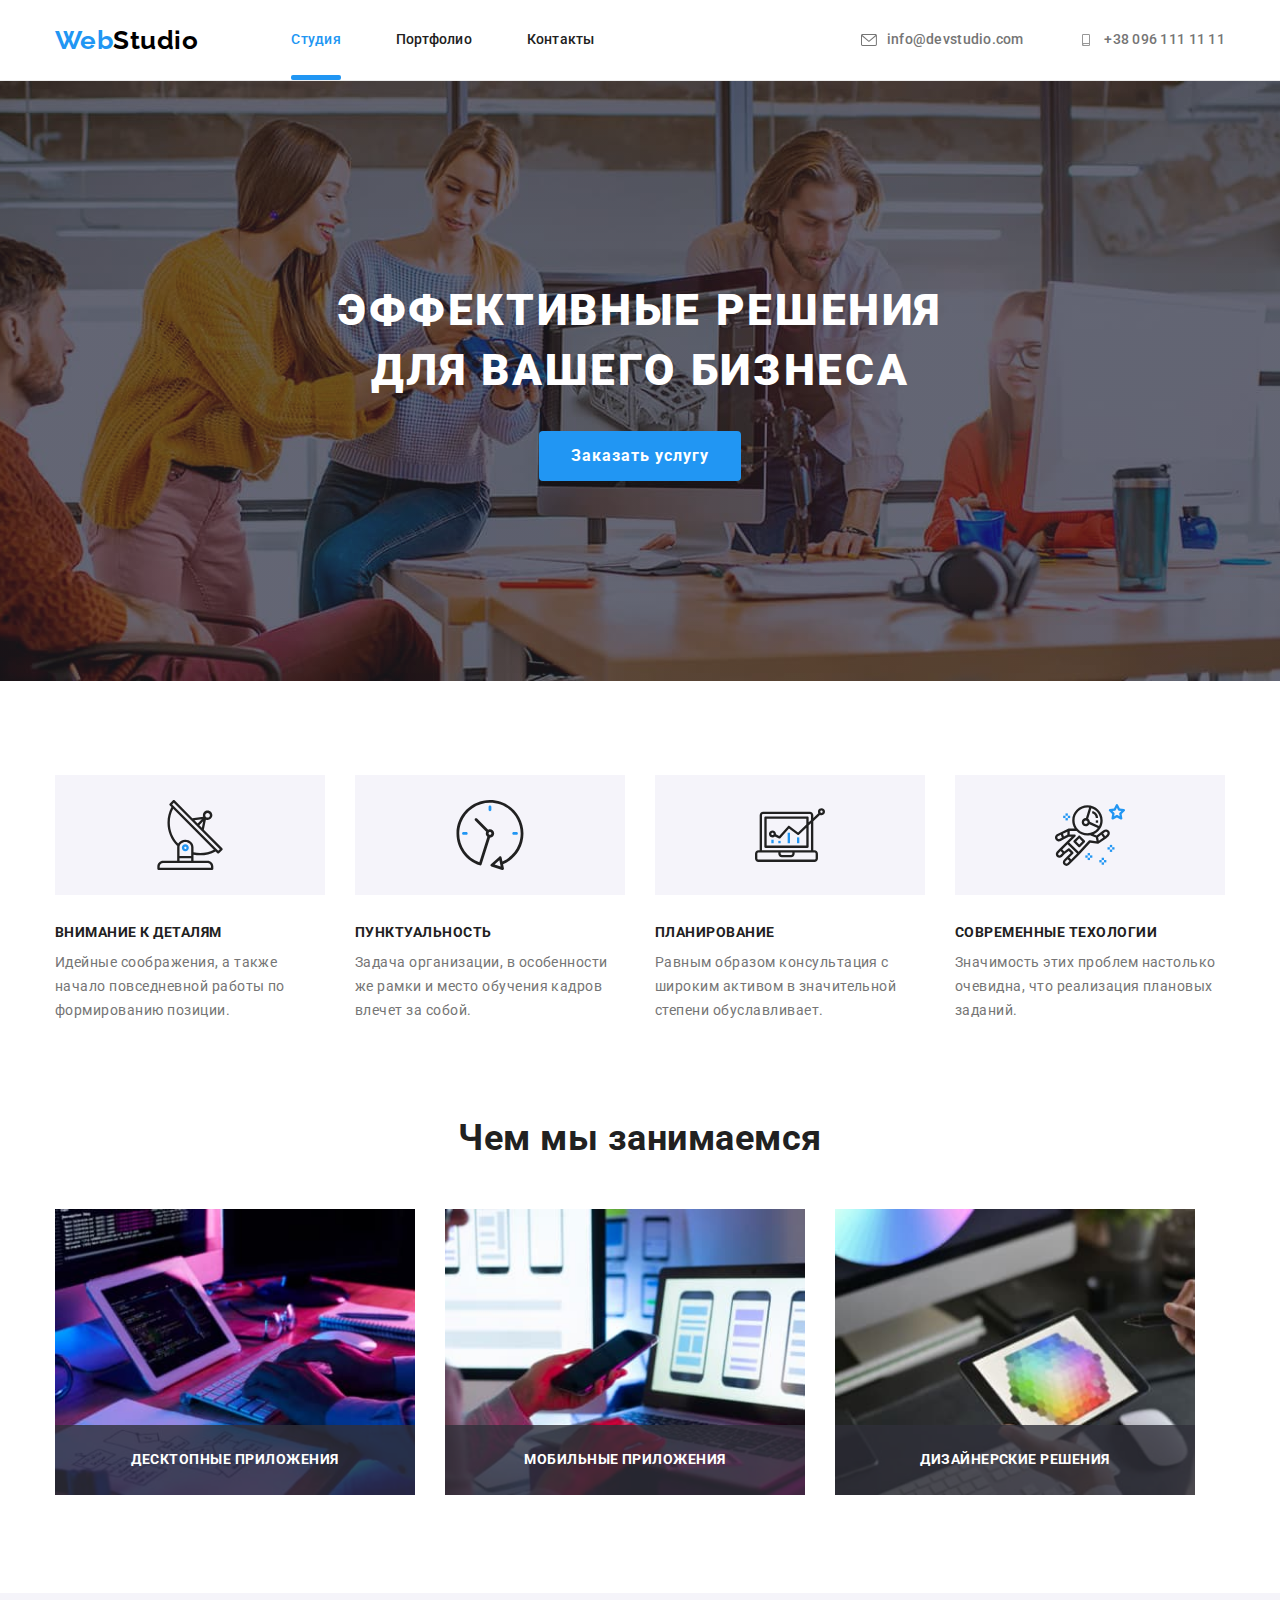
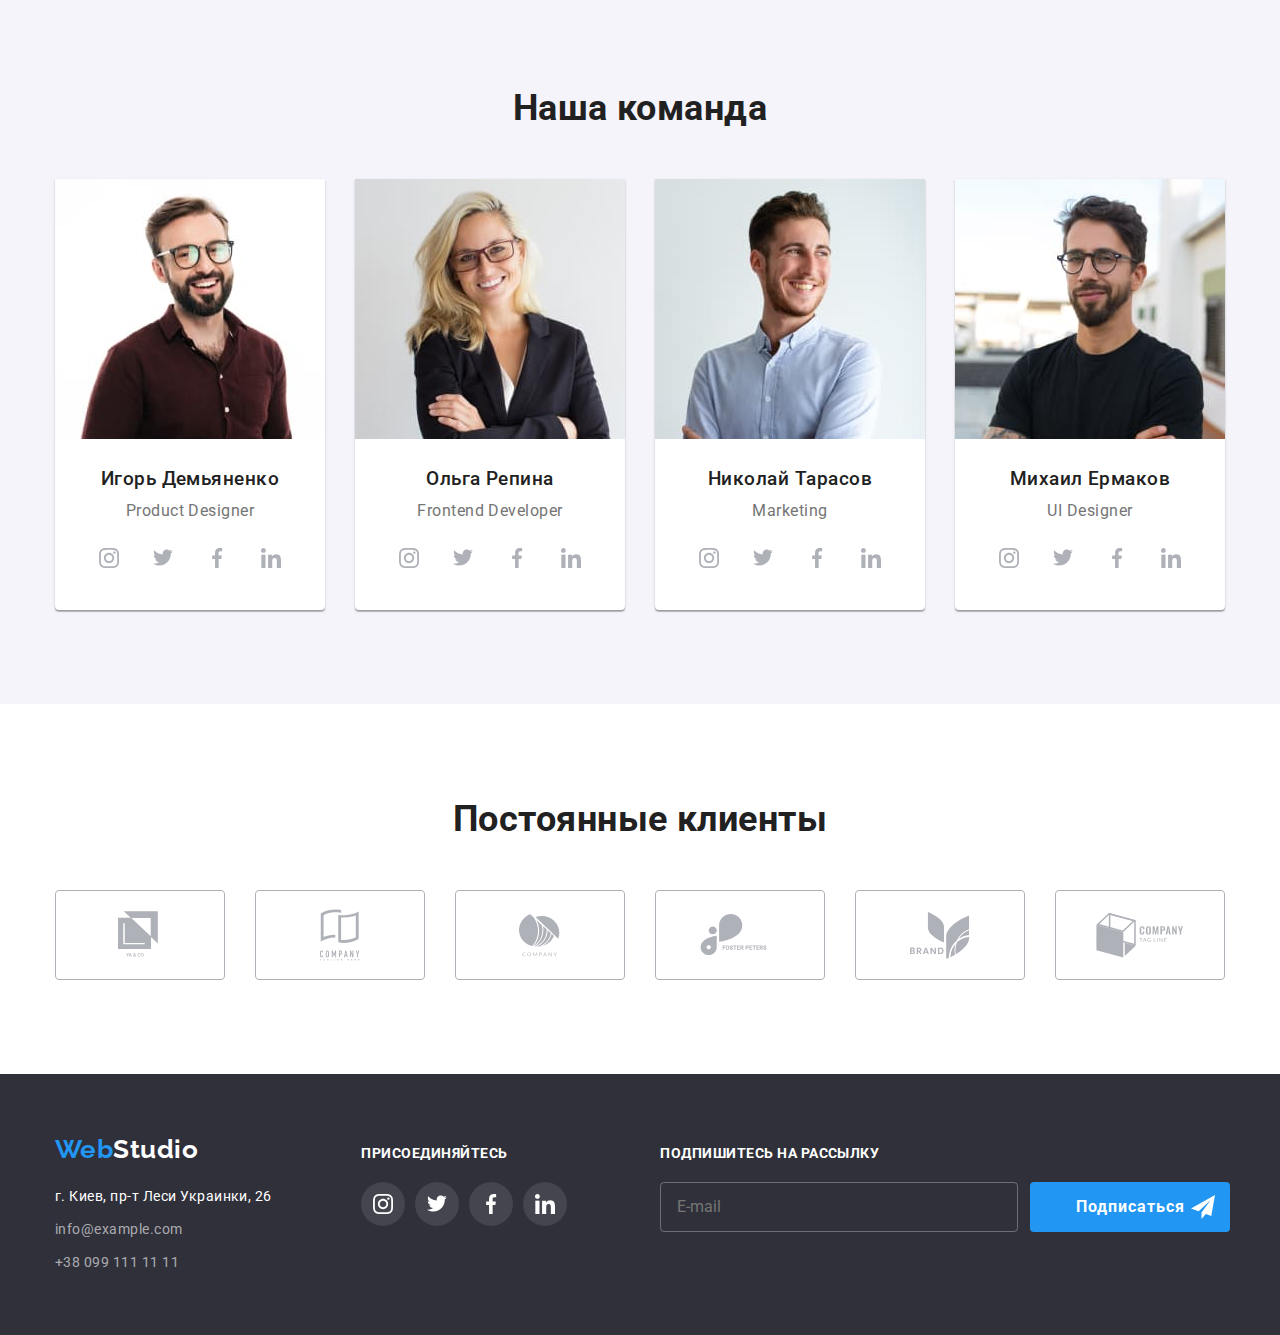
==== commit 31af35ad: "Add files via upload" ====
--- a/index.html
+++ b/index.html
@@ -48,7 +48,7 @@
         </ul>
         </div>
                
-        <button class="mobile-menu-btn is-open"  aria-expanded="fasle" data-menu-button >
+        <button class="mobile-menu-btn is-open"  aria-expanded="false" data-menu-button >
                     <svg class="mobile-menu-icon" width="39px" height="39px" aria-label="Кнопка меню">
                         <use class="icon-menu" href="./images/symbol-defs2.svg#icon-menu_mob"></use>
                         <use class="icon-close" href="./images/symbol-defs2.svg#icon-close_mob"></use>
--- a/css/main.min.css
+++ b/css/main.min.css
@@ -1,2 +1,2 @@
-/*! modern-normalize | MIT License | https://github.com/sindresorhus/modern-normalize */html{box-sizing:border-box}*,*::before,*::after{box-sizing:inherit}html{line-height:1.15}body{margin:0}h1{font-size:2em;margin:0.67em 0}hr{box-sizing:content-box;height:0}pre{font-family:monospace, monospace;font-size:1em}a{-webkit-text-decoration-skip:objects}abbr[title]{text-decoration:underline dotted}b,strong{font-weight:bolder}code,kbd,samp{font-family:monospace, monospace;font-size:1em}small{font-size:80%}sub,sup{font-size:75%;line-height:0;position:relative;vertical-align:baseline}sub{bottom:-0.25em}sup{top:-0.5em}button,input,optgroup,select,textarea{font-family:inherit;font-size:100%;line-height:1.15;margin:0}button,select{text-transform:none}button,[type='reset'],[type='submit']{-webkit-appearance:button}button::-moz-focus-inner,[type='button']::-moz-focus-inner,[type='reset']::-moz-focus-inner,[type='submit']::-moz-focus-inner{border-style:none;padding:0}button:-moz-focusring,[type='button']:-moz-focusring,[type='reset']:-moz-focusring,[type='submit']:-moz-focusring{outline:1px dotted ButtonText}fieldset{padding:0.35em 0.75em 0.625em}legend{padding:0}progress{vertical-align:baseline}[type='number']::-webkit-inner-spin-button,[type='number']::-webkit-outer-spin-button{height:auto}[type='search']{-webkit-appearance:textfield;outline-offset:-2px}[type='search']::-webkit-search-cancel-button,[type='search']::-webkit-search-decoration{-webkit-appearance:none}::-webkit-file-upload-button{-webkit-appearance:button;font:inherit}details{display:block}summary{display:list-item}:root{--primary-text-color: rgba(33, 33, 33, 1);--accent-color: rgb(33, 150, 243, 1);--white-color: rgba(255, 255, 255, 1);--text-inf-color: rgba(117, 117, 117, 1);--hero-footer-color: rgba(47, 48, 58, 1);--section-team-color: rgba(245, 244, 250, 1);--inf-word-color: rgba(255, 255, 255, 0.6);--grid-item: 1;--icons-color: #afb1b8;--timing-function: 250ms cubic-bezier(0.4, 0, 0.2, 1);--modal-acent: rgba(33, 150, 243, 1)}html{box-sizing:border-box}*,*::before,*::after{box-sizing:inherit}body{color:var(--primary-text-color);background-color:#ffffff;font-family:'Roboto', sans-serif;letter-spacing:0.03em}body.modal-open{overflow:hidden}.container{width:100%;padding-left:15px;padding-right:15px;margin-right:auto;margin-left:auto;height:auto}@media screen and (min-width: 480px){.container{max-width:480px}}@media screen and (min-width: 768px){.container{max-width:768px}}@media screen and (min-width: 1200px){.container{max-width:1200px}}.list{padding:0;margin:0;list-style:none}img{display:block;height:auto;width:100%}.section{padding-top:94px;padding-bottom:94px;width:auto}h1,h2,h3,h4,h5,h6{margin-top:0;margin-bottom:0}p{margin-top:0;margin-bottom:0}.visually-hidden{position:absolute;clip:rect(0 0 0 0)}.bar{display:flex;flex-direction:row;margin-left:auto;margin-right:auto;justify-content:center;margin-bottom:50px;width:100%}@media screen and (max-width: 480px){.bar{margin-bottom:30px}}@media screen and (max-width: 767.98px){.bar{display:inline-flex;flex-wrap:wrap;justify-content:left}}.bar__item{margin-left:0;margin-right:0}@media screen and (max-width: 767.98px){.bar__item:nth-child(3n){margin-bottom:15px}}.bar__item:not(:last-child){margin-right:8px}@media screen and (max-width: 480px){.bar__item:not(:last-child):nth-child(2n){margin-bottom:15px}}.bar__button{padding:6px 22px;min-width:73px;text-align:center;border-radius:4px;border:1px solid transparent;cursor:pointer;color:var(--primary-text-color);background-color:#f5f4fa;font-family:inherit;font-weight:500;font-size:16px;line-height:1.63;text-decoration:none;transition:background-color var(--timing-function),box-shadow var(--timing-function),color var(--timing-function)}.bar__button:hover,.bar__button:focus{color:var(--white-color);background-color:var(--accent-color);box-shadow:0px 3px 1px rgba(0,0,0,0.1),0px 1px 2px rgba(0,0,0,0.08),0px 2px 2px rgba(0,0,0,0.12)}@media screen and (max-width: 767.98px){.bar__button:hover,.bar__button:focus{color:var(--white-color);background-color:var(--accent-color);box-shadow:0px 3px 1px rgba(0,0,0,0.1),0px 1px 2px rgba(0,0,0,0.08),0px 2px 2px rgba(0,0,0,0.12)}}.button{border-radius:4px;border:none;min-width:200px;padding:10px 32px;text-align:center;cursor:pointer;color:var(--white-color);background-color:var(--accent-color);font-family:inherit;font-weight:700;font-size:16px;line-height:1.88;letter-spacing:0.06em;transition:background-color var(--timing-function)}.button:hover,.button:focus{background-color:#188ce8}.clients-icons__list{display:flex;flex-wrap:wrap;margin-left:-30px;margin-top:-30px}.clients-icons__link{display:flex;border-radius:4px;border:1px solid var(--icons-color);height:90px;align-items:center;justify-content:center;transition:border var(--timing-function)}.clients-icons__link:hover,.clients-icons__link:focus{border:1px solid var(--accent-color)}.clients-icons__item{flex-basis:calc((100% - 30px * 6) / 6);margin-left:30px;margin-top:30px}@media screen and (max-width: 768px){.clients-icons__item{flex-basis:calc((100% - 30px * 2) / 2);margin-left:30px}}@media screen and (min-width: 768px){.clients-icons__item{flex-basis:calc((100% - 30px * 3) / 3)}}@media screen and (min-width: 1200px){.clients-icons__item{flex-basis:calc((100% - 30px * 6) / 6)}}@media screen and (min-width: 480px) and (max-width: 767px){.clients-icons__item:nth-child(5n){margin-bottom:60px}}@media screen and (min-width: 768px) and (max-width: 1199px){.clients-icons__item:nth-child(4n){margin-bottom:60px}}.clients-icons__item:nth-child(n+6){margin-right:0}.clients-icons__icon{fill:var(--icons-color);transition:fill var(--timing-function)}.clients-icons__link:hover .clients-icons__icon,.clients-icons__link:focus .clients-icons__icon{fill:var(--accent-color)}@media screen and (max-width: 767.98px){.contacts--link{display:none}}.contacts{display:inline-flex}@media screen and (max-width: 767.98px){.contacts{margin-top:200px;margin-bottom:0;display:inline-flex;flex-direction:column-reverse}}.contacts__item{text-decoration:none}.contacts__item:not(:last-child){margin-right:50px}@media screen and (max-width: 1199.98px){.contacts__item:not(:last-child){margin-right:0}}@media screen and (min-width: 1200px){.contacts__item{display:inline-flex;flex-wrap:wrap}}.contacts__link{position:relative;display:inline-flex;padding-top:32px;padding-bottom:32px;border-radius:3px;color:var(--text-inf-color);font-weight:500;font-size:14px;line-height:1.14;letter-spacing:0.02em;align-items:center;transition:color var(--timing-function);text-decoration:none}@media screen and (max-width: 767.98px){.contacts__link{padding-bottom:0;padding-top:0;font-weight:500;font-size:24px;line-height:28px;letter-spacing:0.02em;margin-top:32px}}@media screen and (min-width: 768px) and (max-width: 1199.98px){.contacts__link{margin-top:0;padding-bottom:0;padding-top:0;text-align:left}.contacts__link:last-child{margin-top:10px}}@media screen and (max-width: 767.98px){.contacts__link--tel{text-decoration:none;color:#2196f3;font-weight:500;font-size:34px;line-height:40px;letter-spacing:0.02em}}.contacts__link::after{content:'';display:block;position:absolute;transition:opacity 250ms}.contacts__link:hover,.contacts__link:focus{color:var(--accent-color);fill:currentColor}.contacts__icon{width:16px;height:12px;margin-right:10px;fill:currentColor}@media screen and (max-width: 767.98px){.contacts__icon{display:none}}.feature__list{display:flex;flex-wrap:wrap;margin-left:-30px;margin-top:-30px}@media screen and (max-width: 480px){.feature__list{justify-content:center}}.feature__item{flex-basis:calc((100% - 30px * 4) / 4);margin-left:30px;margin-top:30px}@media screen and (max-width: 768px){.feature__item{flex-basis:calc((100% - 30px * 1) / 1);margin-left:30px}}@media screen and (min-width: 768px){.feature__item{flex-basis:calc((100% - 30px * 2) / 2)}}@media screen and (min-width: 1200px){.feature__item{flex-basis:calc((100% - 30px * 4) / 4)}}@media screen and (min-width: 768px) and (max-width: 1199.98px){.feature__item:nth-child(-n+2){margin-top:0}}.feature__item:nth-child(n+4){margin-right:0}.feature__item::before{display:block;content:'';width:100%;height:120px;background-color:#f5f4fa;background-size:70px 70px;background-repeat:no-repeat;background-position:center;margin-bottom:30px;border-right:4px}.feature__item:nth-child(1)::before{background-image:url(../images/antenna.svg)}.feature__item:nth-child(2)::before{background-image:url(../images/clock.svg)}.feature__item:nth-child(3)::before{background-image:url(../images/diagram.svg)}.feature__item:nth-child(4)::before{background-image:url(../images/astronaut.svg)}.feature__title{margin-bottom:10px;color:var(--primary-text-color);font-weight:700;font-size:14px;line-height:1.14;text-transform:uppercase}@media screen and (max-width: 767px){.feature__title{text-align:center}}.feature__text{color:var(--text-inf-color);font-size:14px;line-height:1.71}.form{position:relative;display:flex;width:100%}@media screen and (max-width: 1199.98px){.form{display:block;text-align:center}}.form__input{width:358px;padding:15px 0px 15px 16px;background-color:transparent;border:1px solid rgba(255,255,255,0.3);border-radius:4px;box-sizing:border-box;margin-right:12px;color:var(--white-color)}@media screen and (max-width: 1199.98px){.form__input{width:100%;margin-bottom:20px;margin-right:0}}.form__button{position:relative}@media screen and (max-width: 767.98px){.form__button{display:block;margin-left:auto;margin-right:auto}}.form__button::after{top:13px;right:15px;position:absolute;display:inline-flex;width:24px;height:24px;content:'';background-repeat:no-repeat;background-position:center;border-color:transparent;background-image:url(../images/send.svg);align-items:center}.grid{display:flex;flex-wrap:wrap;margin-right:-30px;justify-content:center;width:100%}@media screen and (max-width: 767.98px){.grid{display:block}}@media screen and (min-width: 768px){.grid{display:flex;flex-wrap:wrap;justify-content:space-between;width:100%}}.grid__item{transition:box-shadow var(--timing-function);cursor:pointer;flex-basis:calc((100% - 90px) / 3);margin-right:30px;margin-top:30px}@media screen and (max-width: 767.98px){.grid__item{margin-right:0;flex-basis:initial}.grid__item:nth-child(-n+1){margin-top:0}}@media screen and (min-width: 768px){.grid__item{flex-basis:calc((100% - 30px) / 2);margin-right:0}.grid__item:nth-child(-n+2){margin-top:0px}}@media screen and (min-width: 1200px){.grid__item{flex-basis:calc((100% - 90px) / 3)}.grid__item:nth-child(-n+3){margin-top:0}}.grid__item:hover,.grid__item:focus{box-shadow:0px 1px 1px rgba(0,0,0,0.12),0px 4px 4px rgba(0,0,0,0.06),1px 4px 6px rgba(0,0,0,0.16)}.grid__item:hover .product__text{transform:translateY(0)}.grid__list{padding:20px 24px;border:1px solid #eeeeee;border-top:none}@media screen and (min-width: 768px) and (max-width: 1199.98px){.grid__list{display:inline-flex;flex-direction:column;width:100%}}.grid__title{margin-bottom:4px;color:var(--primary-text-color);font-weight:700;font-size:18px;line-height:2;letter-spacing:0.03em}.grid__text{color:var(--text-inf-color);font-size:16px;line-height:1.9}.hero-bg{max-width:1600px;background-image:linear-gradient(to right, rgba(47,48,58,0.4), rgba(47,48,58,0.4)),url("../images/hero/hero.mobile.jpg");background-color:rgba(54,63,165,0.4);background-size:cover;background-repeat:no-repeat;background-position:center;margin-left:auto;margin-right:auto}@media (min-device-pixel-ratio: 2), (min-resolution: 192dpi), (min-resolution: 2dppx){.hero-bg{background-image:linear-gradient(to right, rgba(47,48,58,0.4), rgba(47,48,58,0.4)),url(../images/hero/hero.mobile@2x.jpg)}}@media screen and (min-width: 480px){.hero-bg{background-image:linear-gradient(to right, rgba(47,48,58,0.4), rgba(47,48,58,0.4)),url(../images/hero/hero.tablet.jpg)}}@media screen and (min-width: 480px) and (min-device-pixel-ratio: 2), screen and (min-width: 480px) and (min-resolution: 192dpi), screen and (min-width: 480px) and (min-resolution: 2dppx){.hero-bg{background-image:linear-gradient(to right, rgba(47,48,58,0.4), rgba(47,48,58,0.4)),url(../images/hero/hero.tablet@2x.jpg)}}@media screen and (min-width: 768px){.hero-bg{background-image:linear-gradient(to right, rgba(47,48,58,0.4), rgba(47,48,58,0.4)),url(../images/hero/hero.desktop.jpg)}}@media screen and (min-width: 768px) and (min-device-pixel-ratio: 2), screen and (min-width: 768px) and (min-resolution: 192dpi), screen and (min-width: 768px) and (min-resolution: 2dppx){.hero-bg{background-image:linear-gradient(to right, rgba(47,48,58,0.4), rgba(47,48,58,0.4)),url(../images/hero/hero.desktop@2x.jpg)}}.hero{padding-top:200px;padding-bottom:200px;text-align:center}.hero__title{margin-top:0;color:var(--white-color);font-weight:900;font-size:44px;line-height:1.36;letter-spacing:0.06em;text-transform:uppercase;margin-left:auto;margin-right:auto;margin-bottom:30px;max-width:696px}@media screen and (min-width: 480px){.hero__title{font-size:26px}}.logo{color:var(--accent-color);font-family:'Raleway', sans-serif;font-weight:700;font-size:26px;line-height:1.19;text-decoration:none;margin-right:93px;display:flex}@media screen and (max-width: 768px){.logo{display:block;margin-right:0}}@media screen and (min-width: 768px) and (max-width: 1199.98px){.logo{text-align:center;display:block;margin-right:0}}@media screen and (max-width: 767.98px){.menu--link{display:none}}@media screen and (max-width: 767.98px){.menu{margin-top:0;margin-bottom:0;display:inline-flex;flex-wrap:wrap}}@media screen and (min-width: 768px) and (max-width: 1199.98px){.menu{margin-right:88px;margin-left:88px}}.menu__item{display:inline-flex}@media screen and (min-width: 768px){.menu__item:not(:last-child){margin-right:50px}.menu__item:nth-child(-n+1){margin-left:88px}}@media screen and (min-width: 1200px){.menu__item:nth-child(-n+1){margin-left:0px}}.menu__link{padding-top:32px;padding-bottom:32px;color:var(--primary-text-color);font-family:inherit;font-weight:500;font-size:14px;line-height:1.14;letter-spacing:0.02em;transition:color var(--timing-function);text-decoration:none}@media screen and (max-width: 767.98px){.menu__link{font-weight:500;font-size:40px;line-height:47px;letter-spacing:0.02em;padding:0}}.menu__link--active{position:relative;color:var(--accent-color)}.menu__link--active:hover::after,.menu__link--active:focus::after{opacity:1}.menu__link--active::after{content:'';position:absolute;display:block;width:100px;height:5px;left:0;bottom:0;background-color:#2196f3;border-radius:2px;width:100%}@media screen and (max-width: 767.98px){.menu__link--active::after{display:none}}.menu__link:focus,.menu__link:hover{color:var(--accent-color)}.backdrop{position:fixed;background-color:rgba(0,0,0,0.2);width:100%;height:100%;top:0;left:0;opacity:1;transform:opacity var(--timing-function);z-index:1;transition-duration:250ms;overflow-y:scroll}.is-hidden{opacity:0;visibility:hidden;pointer-events:none}.modal{position:relative;top:50%;left:50%;width:100%;padding:40px;max-width:528px;min-height:581px;transform:translate(-50%, -50%);background:var(--white-color);border-radius:4px}@media screen and (max-width: 1199.98px){.modal{max-width:450px;min-height:609px}}.modal__title{display:inline-block;margin-bottom:12px;margin-left:auto;margin-right:auto;font-size:20px;line-height:1.15;text-align:center}.modal__button--close{position:absolute;right:8px;top:8px;width:30px;height:30px;border:1px solid rgba(0,0,0,0.1);background:var(--white-color);border-radius:50%}.modal__button--close .modal__icon{transition:fill var(--timing-function)}.modal__button--close:hover .modal__icon,.modal__button--close:focus .modal__icon{fill:var(--modal-acent)}.modal__icon{position:absolute;transform:translate(-50%, -50%);fill:#000000}.modal__form{width:100%;margin-left:auto;margin-right:auto;display:flex;flex-direction:column}.modal__label{margin-bottom:4px;text-align:left}.modal__textarea{padding-bottom:4px;text-align:left}.modal__textarea--text{border:1px solid rgba(33,33,33,0.2);box-sizing:border-box;border-radius:4px;margin-bottom:20px;padding:12px 16px 12px 16px;outline:none;resize:inherit;transition:border var(--timing-function)}.modal__textarea--text:focus-within,.modal__textarea--text:hover{border:1px solid var(--modal-acent)}.modal__checkbox{display:flex;flex-wrap:wrap;margin-left:auto;margin-right:auto;font-size:12px;line-height:1.71;align-items:center;color:#757575;margin-bottom:30px;letter-spacing:0.03em}.modal__checkbox--input{appearance:none}.modal__checkbox--icon{width:16px;height:15px;border:2px solid var(--primary-text-color);border-radius:2px;display:inline-block;margin-right:7px}.modal__checkbox--input:checked+.modal__checkbox--icon{border-color:transparent;background-image:url(../images/check.svg);content:'';background-repeat:no-repeat;background-position:center;background-size:16px 15px;background-origin:border-box}.modal__checkbox--text{color:var(--accent-color);margin-left:3px}@media screen and (max-width: 480px){.modal__checkbox--text{font-size:12px;line-height:1.16}}.modal__button{margin-left:auto;margin-right:auto}.label{position:relative;margin-bottom:10px}.label__input{border:1px solid rgba(33,33,33,0.2);box-sizing:border-box;border-radius:4px;width:100%;padding-top:11px;padding-bottom:11px;outline:none;padding-left:40px;transition:border var(--timing-function)}.label__input:hover{border:1px solid var(--modal-acent)}.label__icon{position:absolute;top:10px;left:20px;transition:fill var(--timing-function)}.label__input:hover+.label__icon{fill:var(--accent-color)}.label:focus-within>.label__input{border:1px solid var(--modal-acent)}.footer{background-color:var(--hero-footer-color);padding-top:60px;padding-bottom:60px;display:flex;align-items:baseline}.footer__container{width:100%}@media screen and (max-width: 767.98px){.footer__container{display:block;text-align:center}}@media screen and (min-width: 768px) and (max-width: 1199.98px){.footer__container{display:flex;align-items:baseline;flex-wrap:wrap;width:100%}}@media screen and (min-width: 1200px){.footer__container{display:flex;align-items:baseline;text-align:left}}.footer__list{max-width:100%;margin-right:70px}@media screen and (max-width: 480px){.footer__list{margin-right:0;margin-left:auto;margin-right:auto}}@media screen and (max-width: 768px){.footer__list{display:block;align-items:baseline;margin-left:76px;margin-left:auto;margin-right:auto;margin-right:0}}@media screen and (min-width: 768px) and (max-width: 1199.98px){.footer__list{margin-right:270px}}.footer__list:nth-child(2){margin-right:93px}@media screen and (max-width: 767.98px){.footer__list:nth-child(2){margin-right:0;margin-left:auto;margin-right:auto}}@media screen and (min-width: 768px){.footer__list:nth-child(2){margin-right:0}}@media screen and (min-width: 1200px){.footer__list:nth-child(2){margin-right:93px}}.footer__list:nth-last-child(-n+1){margin-right:0}@media screen and (min-width: 768px) and (max-width: 1199.98px){.footer__list:nth-last-child(-n+1){display:block;margin-top:60px;margin-left:auto;margin-right:auto}}@media screen and (min-width: 1200px){.footer__list:nth-last-child(-n+1){margin-right:0}}.footer__street{color:var(--white-color);font-size:14px;line-height:1.71;font-style:normal}@media screen and (max-width: 1199.98px){.footer__street{margin-top:20px;text-align:center}}.footer__link{display:block;margin-top:9px;color:var(--inf-word-color);font-size:14px;line-height:1.71;font-style:normal;text-decoration:none;transition:color var(--timing-function)}.footer__link:focus,.footer__link:hover{color:var(--accent-color)}.footer__logo--color{color:var(--white-color);margin-bottom:20px}.footer__text{margin-bottom:20px;color:var(--white-color);font-size:14px;line-height:1.14}@media screen and (max-width: 767.98px){.footer__text{display:block;margin-top:60px}}@media screen and (min-width: 768px){.footer__text{margin-top:0;text-align:center}}@media screen and (min-width: 1200px){.footer__text{text-align:left}}.header{background:var(--white-color);border-bottom:1px solid #ececec;width:auto}@media screen and (max-width: 767.98px){.header{display:inline-flex;max-width:768px;position:relative;width:100%}}@media screen and (max-width: 1199.98px){.header{max-width:1200px;max-height:100vh}}.header__container{display:flex;align-items:center}@media screen and (min-width: 768px) and (max-width: 1199.98px){.header__container{justify-content:space-between}}.header__navigator{display:flex;align-items:center;margin-right:auto}@media screen and (min-width: 768px) and (max-width: 1199.98px){.header__navigator{margin-right:0}}.header__logo--color{color:black}.pictures{padding-top:0}@media screen and (max-width: 1199.98px){.pictures{max-width:768px;display:none}}.pictures__list{display:inline-flex;flex-wrap:wrap}.pictures__item{position:relative;width:370px;flex-basis:calc((100% - 30px * 3) / 3);margin-right:30px}.pictures__text{content:'';position:absolute;bottom:0;font-weight:bold;font-size:14px;line-height:1.14;color:var(--white-color);background-color:rgba(47,48,58,0.8);padding-top:27px;padding-bottom:27px;width:100%;text-align:center}.pictures__item:nth-child(n+3){margin-right:0}.product{position:relative;overflow:hidden}.product__text{position:absolute;top:0;width:100%;height:100%;background-color:rgba(33,150,243,0.9);padding:63px 24px;font-size:18px;line-height:1.6;letter-spacing:0.03em;color:var(--white-color);transform:translateY(200%);transition:transform var(--timing-function)}.team{background-color:#f5f4fa}.team__list{display:flex;flex-wrap:wrap;margin-left:-30px;margin-top:-30px}@media screen and (max-width: 480px){.team__list{justify-content:center}}.team__item{flex-basis:calc((100% - 30px * 4) / 4);margin-left:30px;margin-top:30px;text-align:center;background:#ffffff;box-shadow:0px 1px 3px rgba(0,0,0,0.12),0px 1px 1px rgba(0,0,0,0.14),0px 2px 1px rgba(0,0,0,0.2);border-radius:0px 0px 4px 4px}@media screen and (max-width: 768px){.team__item{flex-basis:calc((100% - 30px * 1) / 1);margin-left:30px}}@media screen and (min-width: 768px){.team__item{flex-basis:calc((100% - 30px * 2) / 2)}}@media screen and (min-width: 1200px){.team__item{flex-basis:calc((100% - 30px * 4) / 4)}}@media screen and (min-width: 480px) and (max-width: 767px){.team__item:nth-child(n+4){margin-bottom:60px}}@media screen and (min-width: 768px) and (max-width: 1199px){.team__item:nth-child(n+3){margin-bottom:60px}}.team__item:nth-child(n+4){margin-right:0}.team__discription{padding-top:30px;padding-bottom:30px}.team__profession{margin-bottom:16px;color:var(--text-inf-color);font-size:16px;line-height:1.19}.team__person{margin-bottom:10px;font-weight:500}.social-list{display:inline-flex}.social-list__item+.social-list__item{margin-left:10px}.social-list__link{display:flex;justify-content:center;align-items:center;width:44px;height:44px;border-radius:50%;background:rgba(255,255,255,0.1);transition:background-color var(--timing-function)}.social-list__link:hover,.social-list__link:focus{background-color:var(--accent-color)}.social-list__icon{width:20px;height:20px;fill:var(--icons-color);transition:fill var(--timing-function)}.social-list__icon--color{fill:#ffffff;transition:fill var(--timing-function)}.social-list__link:hover .social-list__icon,.social-list__link:focus .social-list__icon{fill:var(--white-color)}.title{margin-bottom:50px;color:var(--primary-text-color);font-weight:700;font-size:36px;line-height:1.17;text-align:center}.mobile-link{width:100%}@media screen and (max-width: 767.98px){.mobile-link{display:inline-flex;list-style:none;margin-top:64px;padding-inline-start:0}}@media screen and (min-width: 768px){.mobile-link{display:none}}.mobile-link__item:not(:last-child)::after{content:'';margin-left:10px;margin-right:10px;border:1px solid rgba(33,33,33,0.2);transform:rotate(90deg)}.mobile-link__link{text-decoration:none;color:#2196f3;text-align:left}.mobile-menu-btn{position:relative;z-index:105;background-color:transparent;border:none}@media screen and (min-width: 767.98px){.mobile-menu-btn{display:none}}.icon-close{display:block}.icon-menu{display:none}.is-open .icon-menu{display:block}.is-open .icon-close{display:none}.mobile-menu-icon:hover,.mobile-menu-icon:focus{fill:var(--accent-color)}.icon-close{display:block}.mobile-menu{position:fixed;display:flex;top:0;right:-100%;justify-content:space-around;flex-direction:column;z-index:100;width:100%;height:100vh;padding:40px 40px 40px;background:#ffffff;box-shadow:-4px 0px 8px rgba(0,0,0,0.04),-2px 0px 4px rgba(0,0,0,0.08),-1px 0px 3px rgba(0,0,0,0.16);color:var(--main-text-color);transition:right 0.5s}.mobile-menu.is-open{right:0}@media screen and (min-width: 768px){.mobile-menu{display:none}}.mobile-menu .menu{flex-direction:column;font-size:18px}.mobile-menu .menu__item{margin-bottom:24px}.mobile-menu .menu__item:nth-child(3n){margin-bottom:0}.mobile-overlay{width:100%;background:#ffffff;box-shadow:0px 4px 8px rgba(0,0,0,0.04),0px 2px 4px rgba(0,0,0,0.08),0px 1px 3px rgba(0,0,0,0.16)}
+/*! modern-normalize | MIT License | https://github.com/sindresorhus/modern-normalize */html{box-sizing:border-box}*,*::before,*::after{box-sizing:inherit}html{line-height:1.15}body{margin:0}h1{font-size:2em;margin:0.67em 0}hr{box-sizing:content-box;height:0}pre{font-family:monospace, monospace;font-size:1em}a{-webkit-text-decoration-skip:objects}abbr[title]{text-decoration:underline dotted}b,strong{font-weight:bolder}code,kbd,samp{font-family:monospace, monospace;font-size:1em}small{font-size:80%}sub,sup{font-size:75%;line-height:0;position:relative;vertical-align:baseline}sub{bottom:-0.25em}sup{top:-0.5em}button,input,optgroup,select,textarea{font-family:inherit;font-size:100%;line-height:1.15;margin:0}button,select{text-transform:none}button,[type='reset'],[type='submit']{-webkit-appearance:button}button::-moz-focus-inner,[type='button']::-moz-focus-inner,[type='reset']::-moz-focus-inner,[type='submit']::-moz-focus-inner{border-style:none;padding:0}button:-moz-focusring,[type='button']:-moz-focusring,[type='reset']:-moz-focusring,[type='submit']:-moz-focusring{outline:1px dotted ButtonText}fieldset{padding:0.35em 0.75em 0.625em}legend{padding:0}progress{vertical-align:baseline}[type='number']::-webkit-inner-spin-button,[type='number']::-webkit-outer-spin-button{height:auto}[type='search']{-webkit-appearance:textfield;outline-offset:-2px}[type='search']::-webkit-search-cancel-button,[type='search']::-webkit-search-decoration{-webkit-appearance:none}::-webkit-file-upload-button{-webkit-appearance:button;font:inherit}details{display:block}summary{display:list-item}:root{--primary-text-color: rgba(33, 33, 33, 1);--accent-color: rgb(33, 150, 243, 1);--white-color: rgba(255, 255, 255, 1);--text-inf-color: rgba(117, 117, 117, 1);--hero-footer-color: rgba(47, 48, 58, 1);--section-team-color: rgba(245, 244, 250, 1);--inf-word-color: rgba(255, 255, 255, 0.6);--grid-item: 1;--icons-color: #afb1b8;--timing-function: 250ms cubic-bezier(0.4, 0, 0.2, 1);--modal-acent: rgba(33, 150, 243, 1)}html{box-sizing:border-box}*,*::before,*::after{box-sizing:inherit}body{color:var(--primary-text-color);background-color:#ffffff;font-family:'Roboto', sans-serif;letter-spacing:0.03em}body.modal-open{overflow:hidden}.container{width:100%;padding-left:15px;padding-right:15px;margin-right:auto;margin-left:auto;height:auto}@media screen and (min-width: 480px){.container{max-width:480px}}@media screen and (min-width: 768px){.container{max-width:768px}}@media screen and (min-width: 1200px){.container{max-width:1200px}}.list{padding:0;margin:0;list-style:none}img{display:block;height:auto;width:100%}.section{padding-top:94px;padding-bottom:94px;width:auto}h1,h2,h3,h4,h5,h6{margin-top:0;margin-bottom:0}p{margin-top:0;margin-bottom:0}.visually-hidden{position:absolute;clip:rect(0 0 0 0)}.bar{display:flex;flex-direction:row;margin-left:auto;margin-right:auto;justify-content:center;margin-bottom:50px;width:100%}@media screen and (max-width: 480px){.bar{margin-bottom:30px}}@media screen and (max-width: 767.98px){.bar{display:inline-flex;flex-wrap:wrap;justify-content:left}}.bar__item{margin-left:0;margin-right:0}@media screen and (max-width: 767.98px){.bar__item:nth-child(3n){margin-bottom:15px}}.bar__item:not(:last-child){margin-right:8px}@media screen and (max-width: 480px){.bar__item:not(:last-child):nth-child(2n){margin-bottom:15px}}.bar__button{padding:6px 22px;min-width:73px;text-align:center;border-radius:4px;border:1px solid transparent;cursor:pointer;color:var(--primary-text-color);background-color:#f5f4fa;font-family:inherit;font-weight:500;font-size:16px;line-height:1.63;text-decoration:none;transition:background-color var(--timing-function),box-shadow var(--timing-function),color var(--timing-function)}.bar__button:hover,.bar__button:focus{color:var(--white-color);background-color:var(--accent-color);box-shadow:0px 3px 1px rgba(0,0,0,0.1),0px 1px 2px rgba(0,0,0,0.08),0px 2px 2px rgba(0,0,0,0.12)}@media screen and (max-width: 767.98px){.bar__button:hover,.bar__button:focus{color:var(--white-color);background-color:var(--accent-color);box-shadow:0px 3px 1px rgba(0,0,0,0.1),0px 1px 2px rgba(0,0,0,0.08),0px 2px 2px rgba(0,0,0,0.12)}}.button{border-radius:4px;border:none;min-width:200px;padding:10px 32px;text-align:center;cursor:pointer;color:var(--white-color);background-color:var(--accent-color);font-family:inherit;font-weight:700;font-size:16px;line-height:1.88;letter-spacing:0.06em;transition:background-color var(--timing-function)}.button:hover,.button:focus{background-color:#188ce8}.clients-icons__list{display:flex;flex-wrap:wrap;margin-left:-30px;margin-top:-30px}.clients-icons__link{display:flex;border-radius:4px;border:1px solid var(--icons-color);height:90px;align-items:center;justify-content:center;transition:border var(--timing-function)}.clients-icons__link:hover,.clients-icons__link:focus{border:1px solid var(--accent-color)}.clients-icons__item{flex-basis:calc((100% - 30px * 6) / 6);margin-left:30px;margin-top:30px}@media screen and (max-width: 768px){.clients-icons__item{flex-basis:calc((100% - 30px * 2) / 2);margin-left:30px}}@media screen and (min-width: 768px){.clients-icons__item{flex-basis:calc((100% - 30px * 3) / 3)}}@media screen and (min-width: 1200px){.clients-icons__item{flex-basis:calc((100% - 30px * 6) / 6)}}@media screen and (min-width: 480px) and (max-width: 767px){.clients-icons__item:nth-child(5n){margin-bottom:60px}}@media screen and (min-width: 768px) and (max-width: 1199px){.clients-icons__item:nth-child(4n){margin-bottom:60px}}.clients-icons__item:nth-child(n+6){margin-right:0}.clients-icons__icon{fill:var(--icons-color);transition:fill var(--timing-function)}.clients-icons__link:hover .clients-icons__icon,.clients-icons__link:focus .clients-icons__icon{fill:var(--accent-color)}@media screen and (max-width: 767.98px){.contacts--link{display:none}}.contacts{display:inline-flex}@media screen and (max-width: 767.98px){.contacts{margin-top:200px;margin-bottom:0;display:inline-flex;flex-direction:column-reverse}}.contacts__item{text-decoration:none}.contacts__item:not(:last-child){margin-right:50px}@media screen and (max-width: 1199.98px){.contacts__item:not(:last-child){margin-right:0}}@media screen and (min-width: 1200px){.contacts__item{display:inline-flex;flex-wrap:wrap}}.contacts__link{position:relative;display:inline-flex;padding-top:32px;padding-bottom:32px;border-radius:3px;color:var(--text-inf-color);font-weight:500;font-size:14px;line-height:1.14;letter-spacing:0.02em;align-items:center;transition:color var(--timing-function);text-decoration:none}@media screen and (max-width: 767.98px){.contacts__link{padding-bottom:0;padding-top:0;font-weight:500;font-size:24px;line-height:28px;letter-spacing:0.02em;margin-top:32px}}@media screen and (min-width: 768px) and (max-width: 1199.98px){.contacts__link{margin-top:0;padding-bottom:0;padding-top:0;text-align:left}.contacts__link:last-child{margin-top:10px}}@media screen and (max-width: 767.98px){.contacts__link--tel{text-decoration:none;color:#2196f3;font-weight:500;font-size:34px;line-height:40px;letter-spacing:0.02em}}.contacts__link::after{content:'';display:block;position:absolute;transition:opacity 250ms}.contacts__link:hover,.contacts__link:focus{color:var(--accent-color);fill:currentColor}.contacts__icon{width:16px;height:12px;margin-right:10px;fill:currentColor}@media screen and (max-width: 767.98px){.contacts__icon{display:none}}.feature__list{display:flex;flex-wrap:wrap;margin-left:-30px;margin-top:-30px}@media screen and (max-width: 480px){.feature__list{justify-content:center}}.feature__item{flex-basis:calc((100% - 30px * 4) / 4);margin-left:30px;margin-top:30px}@media screen and (max-width: 768px){.feature__item{flex-basis:calc((100% - 30px * 1) / 1);margin-left:30px}}@media screen and (min-width: 768px){.feature__item{flex-basis:calc((100% - 30px * 2) / 2)}}@media screen and (min-width: 1200px){.feature__item{flex-basis:calc((100% - 30px * 4) / 4)}}@media screen and (min-width: 768px) and (max-width: 1199.98px){.feature__item:nth-child(-n+2){margin-top:0}}.feature__item:nth-child(n+4){margin-right:0}.feature__item::before{display:block;content:'';width:100%;height:120px;background-color:#f5f4fa;background-size:70px 70px;background-repeat:no-repeat;background-position:center;margin-bottom:30px;border-right:4px}.feature__item:nth-child(1)::before{background-image:url(../images/antenna.svg)}.feature__item:nth-child(2)::before{background-image:url(../images/clock.svg)}.feature__item:nth-child(3)::before{background-image:url(../images/diagram.svg)}.feature__item:nth-child(4)::before{background-image:url(../images/astronaut.svg)}.feature__title{margin-bottom:10px;color:var(--primary-text-color);font-weight:700;font-size:14px;line-height:1.14;text-transform:uppercase}@media screen and (max-width: 767px){.feature__title{text-align:center}}.feature__text{color:var(--text-inf-color);font-size:14px;line-height:1.71}.form{position:relative;display:flex;width:100%}@media screen and (max-width: 1199.98px){.form{display:block;text-align:center}}.form__input{width:358px;padding:15px 0px 15px 16px;background-color:transparent;border:1px solid rgba(255,255,255,0.3);border-radius:4px;box-sizing:border-box;margin-right:12px;color:var(--white-color)}@media screen and (max-width: 1199.98px){.form__input{width:100%;margin-bottom:20px;margin-right:0}}.form__button{position:relative}@media screen and (max-width: 767.98px){.form__button{display:block;margin-left:auto;margin-right:auto}}.form__button::after{top:13px;right:15px;position:absolute;display:inline-flex;width:24px;height:24px;content:'';background-repeat:no-repeat;background-position:center;border-color:transparent;background-image:url(../images/send.svg);align-items:center}.grid{display:flex;flex-wrap:wrap;margin-right:-30px;justify-content:center;width:100%}@media screen and (max-width: 767.98px){.grid{display:block}}@media screen and (min-width: 768px){.grid{display:flex;flex-wrap:wrap;justify-content:space-between;width:100%}}.grid__item{transition:box-shadow var(--timing-function);cursor:pointer;flex-basis:calc((100% - 90px) / 3);margin-right:30px;margin-top:30px}@media screen and (max-width: 767.98px){.grid__item{margin-right:0;flex-basis:initial}.grid__item:nth-child(-n+1){margin-top:0}}@media screen and (min-width: 768px){.grid__item{flex-basis:calc((100% - 30px) / 2);margin-right:0}.grid__item:nth-child(-n+2){margin-top:0px}}@media screen and (min-width: 1200px){.grid__item{flex-basis:calc((100% - 90px) / 3)}.grid__item:nth-child(-n+3){margin-top:0}}.grid__item:hover,.grid__item:focus{box-shadow:0px 1px 1px rgba(0,0,0,0.12),0px 4px 4px rgba(0,0,0,0.06),1px 4px 6px rgba(0,0,0,0.16)}.grid__item:hover .product__text{transform:translateY(0)}.grid__list{padding:20px 24px;border:1px solid #eeeeee;border-top:none}@media screen and (min-width: 768px) and (max-width: 1199.98px){.grid__list{display:inline-flex;flex-direction:column;width:100%}}.grid__title{margin-bottom:4px;color:var(--primary-text-color);font-weight:700;font-size:18px;line-height:2;letter-spacing:0.03em}.grid__text{color:var(--text-inf-color);font-size:16px;line-height:1.9}.hero-bg{max-width:1600px;background-image:linear-gradient(to right, rgba(47,48,58,0.4), rgba(47,48,58,0.4)),url("../images/hero/hero.mobile.jpg");background-color:rgba(54,63,165,0.4);background-size:cover;background-repeat:no-repeat;background-position:center;margin-left:auto;margin-right:auto;height:600px}@media (min-device-pixel-ratio: 2), (min-resolution: 192dpi), (min-resolution: 2dppx){.hero-bg{background-image:linear-gradient(to right, rgba(47,48,58,0.4), rgba(47,48,58,0.4)),url(../images/hero/hero.mobile@2x.jpg)}}@media screen and (min-width: 480px){.hero-bg{background-image:linear-gradient(to right, rgba(47,48,58,0.4), rgba(47,48,58,0.4)),url(../images/hero/hero.tablet.jpg)}}@media screen and (min-width: 480px) and (min-device-pixel-ratio: 2), screen and (min-width: 480px) and (min-resolution: 192dpi), screen and (min-width: 480px) and (min-resolution: 2dppx){.hero-bg{background-image:linear-gradient(to right, rgba(47,48,58,0.4), rgba(47,48,58,0.4)),url(../images/hero/hero.tablet@2x.jpg)}}@media screen and (min-width: 768px){.hero-bg{background-image:linear-gradient(to right, rgba(47,48,58,0.4), rgba(47,48,58,0.4)),url(../images/hero/hero.desktop.jpg)}}@media screen and (min-width: 768px) and (min-device-pixel-ratio: 2), screen and (min-width: 768px) and (min-resolution: 192dpi), screen and (min-width: 768px) and (min-resolution: 2dppx){.hero-bg{background-image:linear-gradient(to right, rgba(47,48,58,0.4), rgba(47,48,58,0.4)),url(../images/hero/hero.desktop@2x.jpg)}}.hero{padding-top:200px;padding-bottom:200px;text-align:center}.hero__title{margin-top:0;color:var(--white-color);font-weight:900;font-size:44px;line-height:1.36;letter-spacing:0.06em;text-transform:uppercase;margin-left:auto;margin-right:auto;margin-bottom:30px;max-width:696px}@media screen and (max-width: 1199.98px){.hero__title{max-width:360px;font-size:26px;line-height:1.62}}.logo{color:var(--accent-color);font-family:'Raleway', sans-serif;font-weight:700;font-size:26px;line-height:1.19;text-decoration:none;margin-right:93px;display:flex}@media screen and (max-width: 768px){.logo{display:block;margin-right:0}}@media screen and (min-width: 768px) and (max-width: 1199.98px){.logo{text-align:center;display:block;margin-right:0}}@media screen and (max-width: 767.98px){.menu--link{display:none}}@media screen and (max-width: 767.98px){.menu{margin-top:0;margin-bottom:0;display:inline-flex;flex-wrap:wrap}}@media screen and (min-width: 768px) and (max-width: 1199.98px){.menu{margin-right:88px;margin-left:88px}}.menu__item{display:inline-flex}@media screen and (min-width: 768px){.menu__item:not(:last-child){margin-right:50px}.menu__item:nth-child(-n+1){margin-left:88px}}@media screen and (min-width: 1200px){.menu__item:nth-child(-n+1){margin-left:0px}}.menu__link{padding-top:32px;padding-bottom:32px;color:var(--primary-text-color);font-family:inherit;font-weight:500;font-size:14px;line-height:1.14;letter-spacing:0.02em;transition:color var(--timing-function);text-decoration:none}@media screen and (max-width: 767.98px){.menu__link{font-weight:500;font-size:40px;line-height:47px;letter-spacing:0.02em;padding:0}}.menu__link--active{position:relative;color:var(--accent-color)}.menu__link--active:hover::after,.menu__link--active:focus::after{opacity:1}.menu__link--active::after{content:'';position:absolute;display:block;width:100px;height:5px;left:0;bottom:0;background-color:#2196f3;border-radius:2px;width:100%}@media screen and (max-width: 767.98px){.menu__link--active::after{display:none}}.menu__link:focus,.menu__link:hover{color:var(--accent-color)}.backdrop{position:fixed;background-color:rgba(0,0,0,0.2);width:100%;height:100%;top:0;left:0;opacity:1;transform:opacity var(--timing-function);z-index:110;transition-duration:250ms;overflow-y:scroll}.is-hidden{opacity:0;visibility:hidden;pointer-events:none}.modal{position:relative;top:50%;left:50%;width:100%;padding:40px;max-width:528px;min-height:581px;transform:translate(-50%, -50%);background:var(--white-color);border-radius:4px}@media screen and (max-width: 1199.98px){.modal{max-width:450px;min-height:609px}}.modal__title{display:inline-block;margin-bottom:12px;margin-left:auto;margin-right:auto;font-size:20px;line-height:1.15;text-align:center}.modal__button--close{position:absolute;right:8px;top:8px;width:30px;height:30px;border:1px solid rgba(0,0,0,0.1);background:var(--white-color);border-radius:50%}.modal__button--close .modal__icon{transition:fill var(--timing-function)}.modal__button--close:hover .modal__icon,.modal__button--close:focus .modal__icon{fill:var(--modal-acent)}.modal__icon{position:absolute;transform:translate(-50%, -50%);fill:#000000}.modal__form{width:100%;margin-left:auto;margin-right:auto;display:flex;flex-direction:column}.modal__label{margin-bottom:4px;text-align:left}.modal__textarea{padding-bottom:4px;text-align:left}.modal__textarea--text{border:1px solid rgba(33,33,33,0.2);box-sizing:border-box;border-radius:4px;margin-bottom:20px;padding:12px 16px 12px 16px;outline:none;resize:inherit;transition:border var(--timing-function)}.modal__textarea--text:focus-within,.modal__textarea--text:hover{border:1px solid var(--modal-acent)}.modal__checkbox{display:flex;flex-wrap:wrap;margin-left:auto;margin-right:auto;font-size:12px;line-height:1.71;align-items:center;color:#757575;margin-bottom:30px;letter-spacing:0.03em}.modal__checkbox--input{appearance:none}.modal__checkbox--icon{width:16px;height:15px;border:2px solid var(--primary-text-color);border-radius:2px;display:inline-block;margin-right:7px}.modal__checkbox--input:checked+.modal__checkbox--icon{border-color:transparent;background-image:url(../images/check.svg);content:'';background-repeat:no-repeat;background-position:center;background-size:16px 15px;background-origin:border-box}.modal__checkbox--text{color:var(--accent-color);margin-left:3px}@media screen and (max-width: 480px){.modal__checkbox--text{font-size:12px;line-height:1.16}}.modal__button{margin-left:auto;margin-right:auto}.label{position:relative;margin-bottom:10px}.label__input{border:1px solid rgba(33,33,33,0.2);box-sizing:border-box;border-radius:4px;width:100%;padding-top:11px;padding-bottom:11px;outline:none;padding-left:40px;transition:border var(--timing-function)}.label__input:hover{border:1px solid var(--modal-acent)}.label__icon{position:absolute;top:10px;left:20px;transition:fill var(--timing-function)}.label__input:hover+.label__icon{fill:var(--accent-color)}.label:focus-within>.label__input{border:1px solid var(--modal-acent)}.footer{background-color:var(--hero-footer-color);padding-top:60px;padding-bottom:60px;display:flex;align-items:baseline}.footer__container{width:100%}@media screen and (max-width: 767.98px){.footer__container{display:block;text-align:center}}@media screen and (min-width: 768px) and (max-width: 1199.98px){.footer__container{display:flex;align-items:baseline;flex-wrap:wrap;width:100%}}@media screen and (min-width: 1200px){.footer__container{display:flex;align-items:baseline;text-align:left}}.footer__list{max-width:100%;margin-right:70px}@media screen and (max-width: 480px){.footer__list{margin-right:0;margin-left:auto;margin-right:auto}}@media screen and (max-width: 768px){.footer__list{display:block;align-items:baseline;margin-left:76px;margin-left:auto;margin-right:auto;margin-right:0}}@media screen and (min-width: 768px) and (max-width: 1199.98px){.footer__list{margin-right:270px}}.footer__list:nth-child(2){margin-right:93px}@media screen and (max-width: 767.98px){.footer__list:nth-child(2){margin-right:0;margin-left:auto;margin-right:auto}}@media screen and (min-width: 768px){.footer__list:nth-child(2){margin-right:0}}@media screen and (min-width: 1200px){.footer__list:nth-child(2){margin-right:93px}}.footer__list:nth-last-child(-n+1){margin-right:0}@media screen and (min-width: 768px) and (max-width: 1199.98px){.footer__list:nth-last-child(-n+1){display:block;margin-top:60px;margin-left:auto;margin-right:auto}}@media screen and (min-width: 1200px){.footer__list:nth-last-child(-n+1){margin-right:0}}.footer__street{color:var(--white-color);font-size:14px;line-height:1.71;font-style:normal}@media screen and (max-width: 1199.98px){.footer__street{margin-top:20px;text-align:center}}.footer__link{display:block;margin-top:9px;color:var(--inf-word-color);font-size:14px;line-height:1.71;font-style:normal;text-decoration:none;transition:color var(--timing-function)}.footer__link:focus,.footer__link:hover{color:var(--accent-color)}.footer__logo--color{color:var(--white-color);margin-bottom:20px}.footer__text{margin-bottom:20px;color:var(--white-color);font-size:14px;line-height:1.14}@media screen and (max-width: 767.98px){.footer__text{display:block;margin-top:60px}}@media screen and (min-width: 768px){.footer__text{margin-top:0;text-align:center}}@media screen and (min-width: 1200px){.footer__text{text-align:left}}.header{background:var(--white-color);border-bottom:1px solid #ececec;width:auto}@media screen and (max-width: 767.98px){.header{display:inline-flex;max-width:768px;position:relative;width:100%}}@media screen and (max-width: 1199.98px){.header{max-width:1200px;max-height:100vh}}.header__container{display:flex;align-items:center}@media screen and (min-width: 768px) and (max-width: 1199.98px){.header__container{justify-content:space-between}}.header__navigator{display:flex;align-items:center;margin-right:auto}@media screen and (min-width: 768px) and (max-width: 1199.98px){.header__navigator{margin-right:0}}.header__logo--color{color:black}.pictures{padding-top:0}@media screen and (max-width: 1199.98px){.pictures{max-width:768px;display:none}}.pictures__list{display:inline-flex;flex-wrap:wrap}.pictures__item{position:relative;width:370px;flex-basis:calc((100% - 30px * 3) / 3);margin-right:30px}.pictures__text{content:'';position:absolute;bottom:0;font-weight:bold;font-size:14px;line-height:1.14;color:var(--white-color);background-color:rgba(47,48,58,0.8);padding-top:27px;padding-bottom:27px;width:100%;text-align:center}.pictures__item:nth-child(n+3){margin-right:0}.product{position:relative;overflow:hidden}.product__text{position:absolute;top:0;width:100%;height:100%;background-color:rgba(33,150,243,0.9);padding:63px 24px;font-size:18px;line-height:1.6;letter-spacing:0.03em;color:var(--white-color);transform:translateY(200%);transition:transform var(--timing-function)}.team{background-color:#f5f4fa}.team__list{display:flex;flex-wrap:wrap;margin-left:-30px;margin-top:-30px}@media screen and (max-width: 480px){.team__list{justify-content:center}}.team__item{flex-basis:calc((100% - 30px * 4) / 4);margin-left:30px;margin-top:30px;text-align:center;background:#ffffff;box-shadow:0px 1px 3px rgba(0,0,0,0.12),0px 1px 1px rgba(0,0,0,0.14),0px 2px 1px rgba(0,0,0,0.2);border-radius:0px 0px 4px 4px}@media screen and (max-width: 768px){.team__item{flex-basis:calc((100% - 30px * 1) / 1);margin-left:30px}}@media screen and (min-width: 768px){.team__item{flex-basis:calc((100% - 30px * 2) / 2)}}@media screen and (min-width: 1200px){.team__item{flex-basis:calc((100% - 30px * 4) / 4)}}@media screen and (min-width: 480px) and (max-width: 767px){.team__item:nth-child(n+4){margin-bottom:60px}}@media screen and (min-width: 768px) and (max-width: 1199px){.team__item:nth-child(n+3){margin-bottom:60px}}.team__item:nth-child(n+4){margin-right:0}.team__discription{padding-top:30px;padding-bottom:30px}.team__profession{margin-bottom:16px;color:var(--text-inf-color);font-size:16px;line-height:1.19}.team__person{margin-bottom:10px;font-weight:500}.social-list{display:inline-flex}.social-list__item+.social-list__item{margin-left:10px}.social-list__link{display:flex;justify-content:center;align-items:center;width:44px;height:44px;border-radius:50%;background:rgba(255,255,255,0.1);transition:background-color var(--timing-function)}.social-list__link:hover,.social-list__link:focus{background-color:var(--accent-color)}.social-list__icon{width:20px;height:20px;fill:var(--icons-color);transition:fill var(--timing-function)}.social-list__icon--color{fill:#ffffff;transition:fill var(--timing-function)}.social-list__link:hover .social-list__icon,.social-list__link:focus .social-list__icon{fill:var(--white-color)}.title{margin-bottom:50px;color:var(--primary-text-color);font-weight:700;font-size:36px;line-height:1.17;text-align:center}.mobile-link{width:100%}@media screen and (max-width: 767.98px){.mobile-link{display:inline-flex;list-style:none;margin-top:64px;padding-inline-start:0}}@media screen and (min-width: 768px){.mobile-link{display:none}}.mobile-link__item:not(:last-child)::after{content:'';margin-left:10px;margin-right:10px;border:1px solid rgba(33,33,33,0.2);transform:rotate(90deg)}.mobile-link__link{text-decoration:none;color:#2196f3;text-align:left}.mobile-menu-btn{position:relative;z-index:105;background-color:transparent;border:none}@media screen and (min-width: 767.98px){.mobile-menu-btn{display:none}}.icon-close{display:block}.icon-menu{display:none}.is-open .icon-menu{display:block}.is-open .icon-close{display:none}.mobile-menu-icon:hover,.mobile-menu-icon:focus{fill:var(--accent-color)}.icon-close{display:block}.mobile-menu{position:fixed;display:flex;top:0;right:-100%;justify-content:space-around;flex-direction:column;z-index:100;width:100%;height:100vh;padding:40px 40px 40px;background:#ffffff;box-shadow:-4px 0px 8px rgba(0,0,0,0.04),-2px 0px 4px rgba(0,0,0,0.08),-1px 0px 3px rgba(0,0,0,0.16);color:var(--main-text-color);transition:right 0.5s}.mobile-menu.is-open{right:0}@media screen and (min-width: 768px){.mobile-menu{display:none}}.mobile-menu .menu{flex-direction:column;font-size:18px}.mobile-menu .menu__item{margin-bottom:24px}.mobile-menu .menu__item:nth-child(3n){margin-bottom:0}.mobile-overlay{width:100%;background:#ffffff;box-shadow:0px 4px 8px rgba(0,0,0,0.04),0px 2px 4px rgba(0,0,0,0.08),0px 1px 3px rgba(0,0,0,0.16)}
 /*# sourceMappingURL=main.min.css.map */